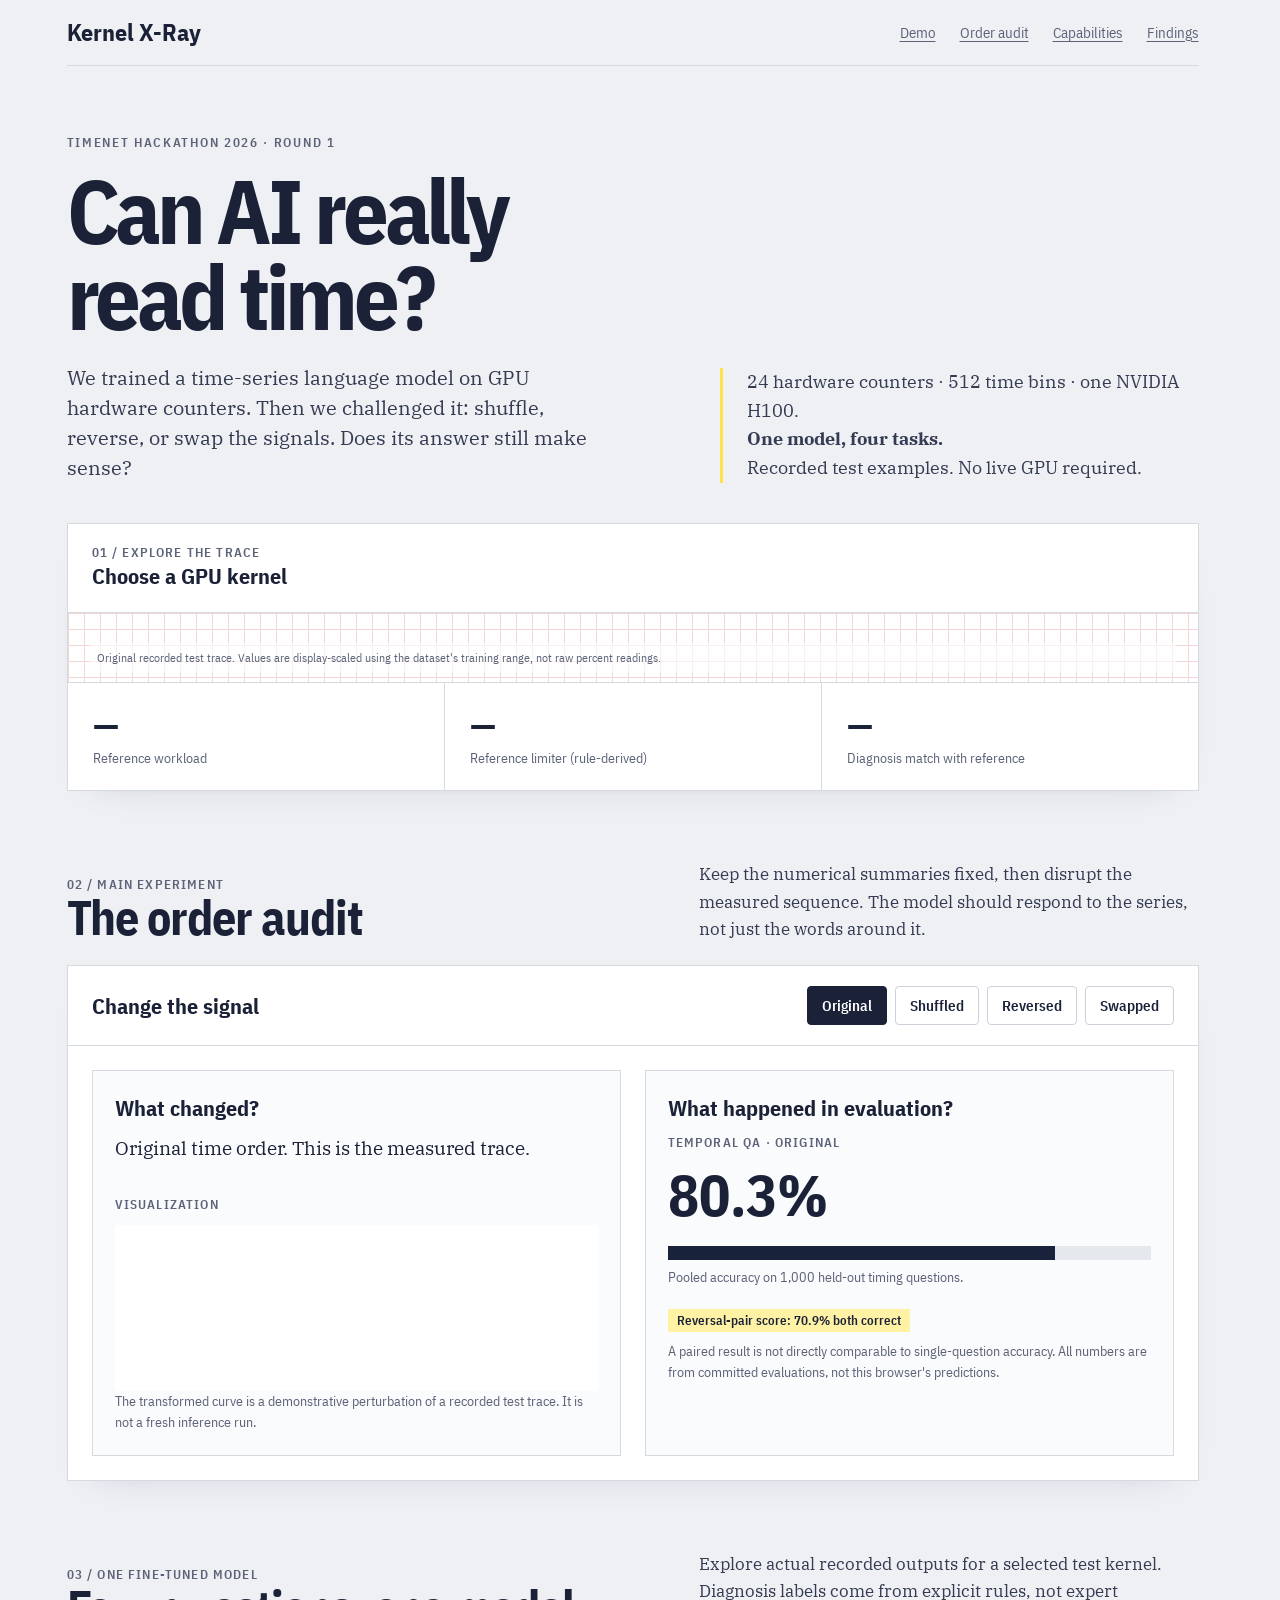
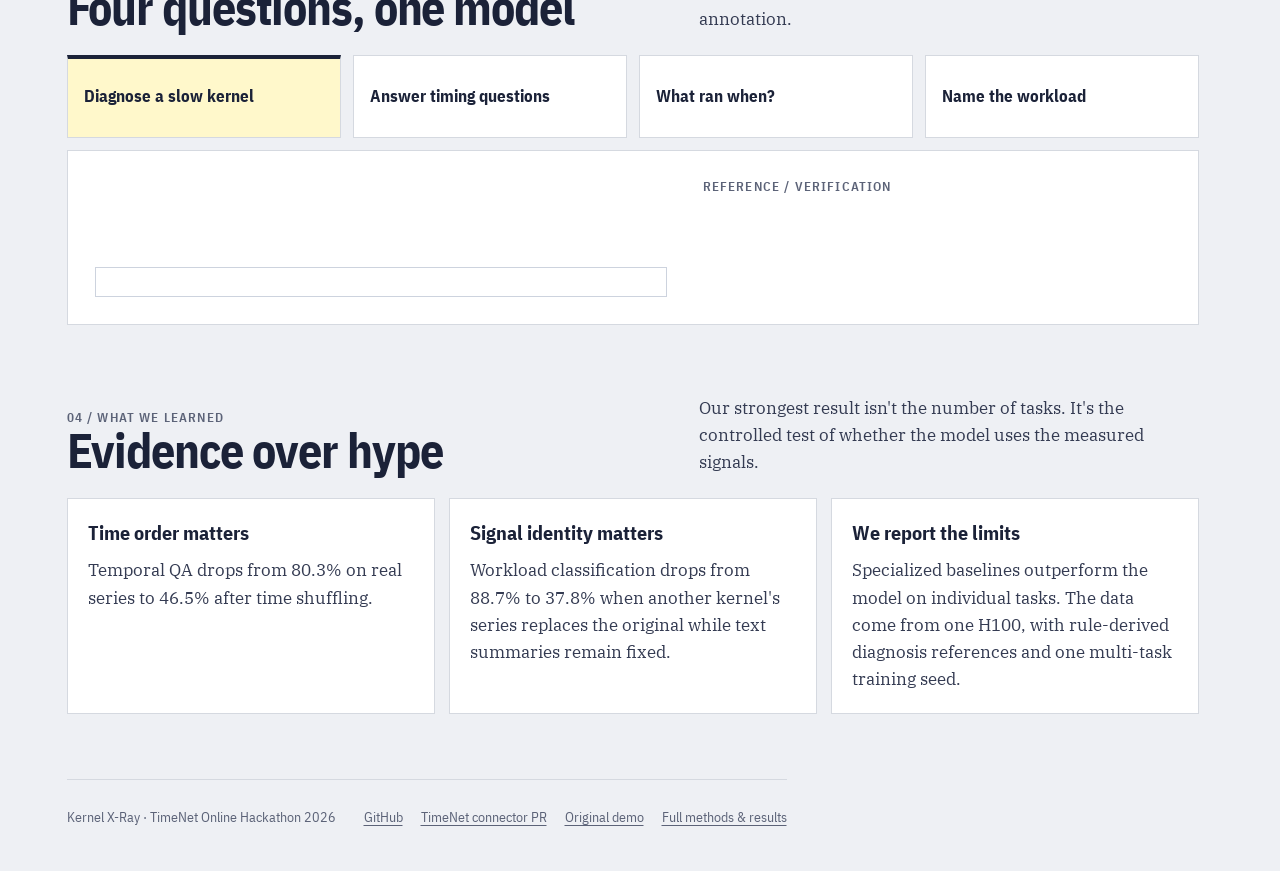
==== site-v2/index.html @ af49810a "Add isolated hackathon demo v2 centered on order-audit interactions" ====
<!doctype html>
<html lang="en"><head><meta charset="utf-8"><meta name="viewport" content="width=device-width,initial-scale=1">
<title>Kernel X-Ray | Order Audit Demo</title>
<meta name="description" content="A hands-on order audit of a time-series language model on GPU hardware counters.">
<link rel="stylesheet" href="../site/kx.css">
<link rel="preconnect" href="https://fonts.googleapis.com"><link rel="preconnect" href="https://fonts.gstatic.com" crossorigin>
<link href="https://fonts.googleapis.com/css2?family=IBM+Plex+Sans+Condensed:wght@400;500;600;700&family=IBM+Plex+Serif:wght@400;500;600&family=IBM+Plex+Mono:wght@400;500&display=swap" rel="stylesheet">
<style>
:root{--yellow:#ffe14a}html{scroll-behavior:smooth}body{background:#eef0f4}button{cursor:pointer}
.container{max-width:1180px;margin:auto;padding:0 24px}
header{height:66px;display:flex;align-items:center;justify-content:space-between;gap:20px;border-bottom:1px solid var(--line);font-family:var(--sans)}
.brand{font-size:24px;font-weight:700;text-decoration:none}nav{display:flex;gap:24px;color:var(--muted);font-size:15px}
.hero{padding:68px 0 40px;display:grid;grid-template-columns:1.12fr .88fr;gap:45px;align-items:end}
.eyebrow{font:600 13px var(--sans);letter-spacing:.13em;text-transform:uppercase;color:var(--muted)}
h1{font:700 clamp(52px,7vw,92px)/.96 var(--sans);letter-spacing:-.048em;margin:17px 0 23px;max-width:720px}
h2{font:650 clamp(32px,4vw,48px)/1.04 var(--sans);letter-spacing:-.022em}
.subtitle{font:20px/1.5 var(--serif);max-width:520px;color:var(--body)}
.heroaside{border-left:3px solid var(--yellow);padding-left:24px;font:18px/1.6 var(--serif);color:var(--body)}
.kicker{font:600 13px var(--sans);color:var(--muted);letter-spacing:.09em;text-transform:uppercase}
.sheetv{background:white;border:1px solid var(--line);box-shadow:0 16px 36px -30px #19233c40}
.barhead{padding:20px 24px;display:flex;gap:16px;align-items:center;justify-content:space-between;border-bottom:1px solid var(--line);flex-wrap:wrap}
.barhead strong{font:650 22px var(--sans)}.helper{font:14px var(--sans);color:var(--muted)}
.controlrow{display:flex;flex-wrap:wrap;gap:8px}
.pill{font:600 15px var(--sans);padding:9px 14px;border:1px solid #cbd0d9;background:white;border-radius:4px}
.pill[aria-pressed=true]{background:#1b2238;border-color:#1b2238;color:white}
.traced{padding:20px 22px 10px;background-color:#fff;background-image:linear-gradient(#f3d7d5 1px,transparent 1px),linear-gradient(90deg,#f3d7d5 1px,transparent 1px);background-size:16px 16px}
.traces{display:grid;grid-template-columns:repeat(4,minmax(0,1fr));gap:8px;min-width:0}
.trace{min-width:0;padding:8px 10px 4px;background:#ffffffb8;border:1px solid #e5d9d8}
.trace label{display:block;font:600 12px var(--sans);white-space:nowrap;overflow:hidden;text-overflow:ellipsis}
.trace canvas{display:block;width:100%;height:62px}
.tracenote{margin-top:10px;font:12px var(--sans);color:var(--muted);background:#fff9;padding:7px}
.stats{display:grid;grid-template-columns:repeat(3,1fr);gap:1px;background:var(--line);border-top:1px solid var(--line)}
.stat{background:white;padding:23px 25px}.stat big{display:block;font:700 37px/.98 var(--sans);letter-spacing:-.03em}.stat span{font:14px var(--sans);color:var(--muted);display:block;margin-top:7px}
.section{padding:70px 0 0}.sectiontop{display:flex;justify-content:space-between;gap:30px;align-items:end;margin-bottom:22px}.sectiontop p{max-width:500px;color:var(--body)}
.audit{display:grid;grid-template-columns:1fr 1fr;gap:24px;padding:24px}
.audit h3{font:650 22px var(--sans);margin:0 0 12px}.subbox{border:1px solid var(--line);padding:22px;background:#fafbfc}
.metric{font:700 58px/1 var(--sans);margin:15px 0 9px}.note{font:14px/1.5 var(--sans);color:var(--muted)}
.compare{height:14px;background:#e5e8ed;margin:22px 0 7px;overflow:hidden}.fill{height:100%;background:#19223b;transition:width .2s}
.question{font:600 16px var(--sans);margin:10px 0}.answer{font:19px/1.48 var(--serif);min-height:62px}
.pairflag{display:inline-block;background:#fff2a5;padding:3px 9px;font:600 13px var(--sans)}
.cards{display:grid;grid-template-columns:repeat(4,1fr);gap:12px}.taskcard{border:1px solid var(--line);background:white;text-align:left;padding:16px;font:650 17px var(--sans);min-height:83px}.taskcard[aria-pressed=true]{border-top:4px solid #1b2238;padding-top:13px;background:#fff8cb}
.taskbody{background:white;border:1px solid var(--line);padding:27px;margin-top:12px;display:grid;grid-template-columns:1.1fr .9fr;gap:36px}.taskbody h3{font:700 26px var(--sans);margin:0 0 12px}
.timeline{height:30px;display:flex;overflow:hidden;border:1px solid #cdd3de;margin-top:15px}.timeline span{font:12px var(--sans);min-width:0;overflow:hidden;white-space:nowrap;text-align:center;padding-top:5px}.timeline .idle{background:#edf0f3}.timeline .active{background:#ffe14a}.timeline .unknown{background:#dfd4e5}
.takeaway{display:grid;grid-template-columns:repeat(3,1fr);gap:14px}.takeaway article{background:white;border:1px solid var(--line);padding:20px}.takeaway strong{font:650 20px var(--sans)}.takeaway p{margin-top:9px;color:var(--body)}
footer{margin-top:65px;border-top:1px solid var(--line);padding:28px 0 45px;display:flex;justify-content:space-between;gap:20px;flex-wrap:wrap;font:14px var(--sans);color:var(--muted)}
.links{display:flex;gap:18px;flex-wrap:wrap}a{color:inherit}
@media(max-width:850px){.hero,.audit,.taskbody{grid-template-columns:1fr}.traces{grid-template-columns:repeat(3,minmax(0,1fr))}.cards{grid-template-columns:repeat(2,1fr)}.takeaway{grid-template-columns:1fr}.hero{padding-top:38px}}
@media(max-width:560px){.container{padding:0 14px}header{height:auto;min-height:64px}nav{gap:10px}.heroaside{font-size:16px}.traces{grid-template-columns:repeat(2,minmax(0,1fr))}.stats{grid-template-columns:1fr}.section{padding-top:45px}.sectiontop{display:block}.sectiontop p{margin-top:10px}.barhead{padding:16px}.audit{padding:14px}.metric{font-size:46px}.stat{padding:16px}}
</style></head>
<body>
<div class="container"><header>
<a class="brand" href="#top">Kernel X-Ray</a>
<nav aria-label="Main navigation"><a href="#demo">Demo</a><a href="#audit">Order audit</a><a href="#capabilities">Capabilities</a><a href="#results">Findings</a></nav>
</header>
<section class="hero" id="top"><div><div class="eyebrow">TimeNet Hackathon 2026 · Round 1</div><h1>Can AI really<br>read time?</h1><p class="subtitle">We trained a time-series language model on GPU hardware counters. Then we challenged it: shuffle, reverse, or swap the signals. Does its answer still make sense?</p></div>
<div class="heroaside">24 hardware counters · 512 time bins · one NVIDIA H100.<br><strong>One model, four tasks.</strong><br>Recorded test examples. No live GPU required.</div>
</section>
<section class="sheetv" id="demo">
<div class="barhead"><div><div class="kicker">01 / Explore the trace</div><strong>Choose a GPU kernel</strong></div><div class="controlrow" id="kernels"></div></div>
<div class="traced"><div class="traces" id="traces" aria-label="GPU hardware-counter traces"></div><p class="tracenote">Original recorded test trace. Values are display-scaled using the dataset's training range, not raw percent readings.</p></div>
<div class="stats"><div class="stat"><big id="type">—</big><span>Reference workload</span></div><div class="stat"><big id="limiter">—</big><span>Reference limiter (rule-derived)</span></div><div class="stat"><big id="agreement">—</big><span>Diagnosis match with reference</span></div></div>
</section>
<section class="section" id="audit"><div class="sectiontop"><div><div class="kicker">02 / Main experiment</div><h2>The order audit</h2></div><p>Keep the numerical summaries fixed, then disrupt the measured sequence. The model should respond to the series, not just the words around it.</p></div>
<div class="sheetv"><div class="barhead"><strong>Change the signal</strong><div class="controlrow" id="conditions"></div></div>
<div class="audit">
<div class="subbox"><h3>What changed?</h3><p id="condition-desc" class="answer"></p><div class="kicker">Visualization</div><canvas id="auditplot" width="500" height="172" style="display:block;width:100%;max-height:175px;background:#fff;margin-top:12px"></canvas><p class="note">The transformed curve is a demonstrative perturbation of a recorded test trace. It is not a fresh inference run.</p></div>
<div class="subbox"><h3>What happened in evaluation?</h3><div class="kicker" id="metric-title">Temporal QA, real</div><div class="metric" id="metric">80.3%</div><div class="compare"><div class="fill" id="metricbar" style="width:80.3%"></div></div><p class="note" id="metric-desc">Pooled accuracy on 1,000 temporal questions in the held-out grouped test set.</p><p style="margin-top:18px"><span class="pairflag">Reversal-pair score: 70.9% both correct</span></p><p class="note" style="margin-top:8px">A paired result is not directly comparable to single-question accuracy. All numbers are from committed evaluations, not this browser's predictions.</p></div>
</div></div></section>
<section class="section" id="capabilities"><div class="sectiontop"><div><div class="kicker">03 / One fine-tuned model</div><h2>Four questions, one model</h2></div><p>Explore actual recorded outputs for a selected test kernel. Diagnosis labels come from explicit rules, not expert annotation.</p></div>
<div class="cards" id="tasks"></div>
<div class="taskbody"><div><h3 id="tasktitle"></h3><p class="question" id="taskquestion"></p><div class="answer" id="taskanswer"></div><div class="timeline" id="timeline" hidden></div></div><div><div class="kicker">Reference / verification</div><p style="margin-top:15px" id="taskreference"></p><p class="note" id="taskcaveat" style="margin-top:15px"></p></div></div></section>
<section class="section" id="results"><div class="sectiontop"><div><div class="kicker">04 / What we learned</div><h2>Evidence over hype</h2></div><p>Our strongest result isn't the number of tasks. It's the controlled test of whether the model uses the measured signals.</p></div>
<div class="takeaway"><article><strong>Time order matters</strong><p>Temporal QA drops from 80.3% on real series to 46.5% after time shuffling.</p></article><article><strong>Signal identity matters</strong><p>Workload classification drops from 88.7% to 37.8% when another kernel's series replaces the original while text summaries remain fixed.</p></article><article><strong>We report the limits</strong><p>Specialized baselines outperform the model on individual tasks. The data come from one H100, with rule-derived diagnosis references and one multi-task training seed.</p></article></div>
</section>
<footer><span>Kernel X-Ray · TimeNet Online Hackathon 2026</span><div class="links"><a href="https://github.com/Nawaf-TBE/kernel-xray">GitHub</a><a href="https://github.com/OpenTSLM/TimeNet/pull/835">TimeNet connector PR</a><a href="../site/index.html">Original demo</a><a href="../README.md">Full methods & results</a></div></footer>
</div>
<script src="../site/demo-data.js"></script>
<script>
(function(){
"use strict";
const KX=window.KX, channels=KX&&KX.channels, kernels=KX&&KX.kernels;
if(!kernels||!kernels.length){document.getElementById("traces").textContent="Demo data unavailable. Open this file inside the Kernel X-Ray repository alongside the site/ folder.";return;}
let selected=0,condition="Original",task="Diagnosis",raw=null;
const $=id=>document.getElementById(id);
const nice=c=>c.replace(/ \[Throughput %\]/g,"").replace(/^pipe: /,"").replace(/^stall: /,"").replace(/_/g," ");
const clip=s=>String(s||"").slice(0,1600);
function decode(k){const s=atob(k.heat),d=new Uint8Array(s.length);for(let i=0;i<s.length;i++)d[i]=s.charCodeAt(i);return d;}
function channelData(a,j){return a.slice(j*256,(j+1)*256);}
function plot(c,v){const dpr=window.devicePixelRatio||1,w=c.clientWidth||160,h=c.clientHeight||62;c.width=Math.max(10,Math.round(w*dpr));c.height=Math.max(10,Math.round(h*dpr));const ctx=c.getContext("2d");ctx.scale(dpr,dpr);ctx.clearRect(0,0,w,h);ctx.strokeStyle="#1b2238";ctx.lineWidth=1.7;ctx.beginPath();v.forEach((a,i)=>{let x=i/(v.length-1)*w,y=h-6-(a/255)*(h-13);i?ctx.lineTo(x,y):ctx.moveTo(x,y)});ctx.stroke();}
function renderTraces(){const el=$("traces");el.replaceChildren();for(let j=0;j<24;j++){const div=document.createElement("div");div.className="trace";const lab=document.createElement("label");lab.textContent=nice(channels[j]);lab.title=channels[j];const canvas=document.createElement("canvas");div.append(lab,canvas);el.append(div);plot(canvas,channelData(raw,j));}}
function renderKernelButtons(){const host=$("kernels");host.replaceChildren();kernels.forEach((k,i)=>{const b=document.createElement("button");b.className="pill";b.textContent=k.name;b.setAttribute("aria-pressed",String(i===selected));b.onclick=()=>{selected=i;renderKernel();};host.append(b)});}
function renderKernel(){const k=kernels[selected];raw=decode(k);$("type").textContent=k.workload;$("limiter").textContent=k.limiter;$("agreement").textContent=k.model&&k.model.diag_ok?"Agrees":"Differs";renderKernelButtons();renderTraces();renderAudit();renderTask();}
const vals={Original:["Original time order. This is the measured trace.","Temporal QA · original",80.3,"Pooled accuracy on 1,000 held-out timing questions."],Shuffled:["The exact same values, with time bins placed in a fixed shuffled order.","Temporal QA · time-shuffled",46.5,"Pooled accuracy on the same evaluation task with reference answers recomputed for shuffled input."],Reversed:["The same values in reverse chronological order.","Trend reversal · paired",70.9,"Both-correct accuracy on reversal-sensitive original/reversed trend pairs; not ordinary pooled accuracy."],Swapped:["Counters from another test kernel replace the series, while the original text summaries remain unchanged.","Workload · swapped",37.8,"Accuracy on donor-series classification controls; compare against 88.7% on original series."]};
function drawAudit(v){const canvas=$("auditplot");const j=3;let seq=Array.from(channelData(raw,j));if(condition==="Reversed")seq.reverse();if(condition==="Shuffled"){const perm=Array.from({length:256},(_,i)=>i);let state=1;for(let i=255;i>0;i--){state=(state*1664525+1013904223)>>>0;const x=state%(i+1);[perm[i],perm[x]]=[perm[x],perm[i]];}seq=perm.map(i=>seq[i]);}if(condition==="Swapped"){let donor=kernels.find((k,i)=>i!==selected&&k.workload!==kernels[selected].workload);if(!donor)donor=kernels[(selected+1)%kernels.length];seq=Array.from(channelData(decode(donor),j));}plot(canvas,seq);}
function renderAudit(){const x=vals[condition];$("condition-desc").textContent=x[0];$("metric-title").textContent=x[1];$("metric").textContent=x[2].toFixed(1)+"%";$("metricbar").style.width=x[2]+"%";$("metric-desc").textContent=x[3];document.querySelectorAll("#conditions button").forEach(b=>b.setAttribute("aria-pressed",String(b.textContent===condition)));drawAudit();}
function renderConditions(){const host=$("conditions");["Original","Shuffled","Reversed","Swapped"].forEach(x=>{const b=document.createElement("button");b.className="pill";b.textContent=x;b.onclick=()=>{condition=x;renderAudit()};host.append(b)});renderAudit();}
const titles={Diagnosis:"Diagnose a slow kernel",Temporal:"Answer timing questions",Segmentation:"What ran when?",Classification:"Name the workload"};
function renderTasks(){const host=$("tasks");Object.keys(titles).forEach(t=>{const b=document.createElement("button");b.className="taskcard";b.textContent=titles[t];b.setAttribute("aria-pressed",String(t===task));b.onclick=()=>{task=t;renderTask()};host.append(b)});}
function timeline(k){const host=$("timeline");host.replaceChildren();if(task!=="Segmentation"){host.hidden=true;return;}host.hidden=false;const steps=k.timeline.split(";").map(x=>{let [start,...s]=x.trim().split(" ");return {start:Number(start),label:s.join(" ")}});steps.forEach((x,i)=>{const end=i+1<steps.length?steps[i+1].start:512;const e=document.createElement("span");e.style.width=((end-x.start)/512*100)+"%";e.className=x.label==="idle"?"idle":x.label==="unlabeled"?"unknown":"active";e.textContent=x.label;e.title="Bins "+x.start+"–"+(end-1)+": "+x.label;host.append(e)});}
function renderTask(){const k=kernels[selected],m=k.model||{};$("tasktitle").textContent=titles[task];document.querySelectorAll("#tasks button").forEach(b=>b.setAttribute("aria-pressed",String(b.textContent===titles[task])));let q="",a="",ref="",caveat="";
if(task==="Diagnosis"){q="What limits this kernel, and what should we try?";a=m.diagnosis||"Not recorded";ref="Rule-derived reference limiter: "+k.limiter+". "+(m.diag_ok?"The model agrees.":"The model differs.");caveat="These rule-derived labels are not expert-confirmed causal diagnoses.";}
if(task==="Temporal"){q=k.timing&&k.timing.q||"Timing question";a=m.timing||"Not recorded";ref="Recorded reference answer: "+(k.timing&&k.timing.a||"Unavailable");caveat="This is the original-trace response; altered-input results are summarized in the audit above.";}
if(task==="Segmentation"){q="What ran when?";a="See the annotated workload timeline below.";ref="Shown timeline is the reference annotation, not a generated model prediction.";caveat="Aggregate model timeline score: 89.7% of bins correct. Per-kernel generated timeline is not bundled in these demo records.";}
if(task==="Classification"){q="Which workload type dominates this trace?";a=m.workload||"Not recorded";ref="Reference: "+k.workload+". "+(m.workload_ok?"The model agrees.":"The model differs.");caveat="Across the grouped test split: 88.7% plain accuracy; 74.7% balanced accuracy.";}
$("taskquestion").textContent=q;$("taskanswer").textContent=clip(a);$("taskreference").textContent=ref;$("taskcaveat").textContent=caveat;timeline(k);}
window.addEventListener("resize",()=>{if(raw){renderTraces();drawAudit();}});
renderTasks();renderConditions();renderKernel();
})();
</script></body></html>
---- site/kx.css ----
/* Kernel X-Ray shared styles: tokens, page frame, grid paper and the results dot plots.
   Used by index.html. Light only: navy ink on white chart paper. */
:root {
  --desk: #EDEFF2; --paper: #FFFFFF; --ink: #1B2238; --body: #343B52; --muted: #5C6378; --line: #D5D9E0;
  --minor: #F6D6D4; --major: #EBAFAC; --marker: #FFE14A; --right: #2C6B3C; --wrong: #B3261E;
  --sans: "IBM Plex Sans Condensed", "Arial Narrow", sans-serif;
  --serif: "IBM Plex Serif", Georgia, serif;
  color-scheme: light;
}
* { box-sizing: border-box; }
html { scrollbar-gutter: stable; }
body { margin: 0; background: var(--desk); color: var(--ink); font-family: var(--serif); font-size: 17px; line-height: 1.6; }
h1, h2, h3, p, dl, dd, figure, ul { margin: 0; }
button { font: inherit; color: inherit; }
a { color: inherit; text-underline-offset: 3px; }
:focus-visible { outline: 2px solid var(--ink); outline-offset: 2px; }
.wrap { max-width: 1240px; margin: 0 auto; padding: 0 max(16px, env(safe-area-inset-left)); }

/* Top line */
.top { display: flex; justify-content: space-between; align-items: center; gap: 8px 16px; min-height: 64px; padding-block: 12px; font-family: var(--sans); flex-wrap: wrap; }
.mark { font-weight: 700; font-size: 1.25rem; letter-spacing: -0.01em; text-decoration: none; }
.top nav { display: flex; gap: 6px 20px; font-size: 0.95rem; color: var(--muted); flex-wrap: wrap; }
.top nav a[aria-current="page"] { color: var(--ink); text-decoration: none; font-weight: 600; }
.top nav .event { padding-left: 20px; border-left: 1px solid var(--line); }
.check { margin-top: 22px; max-width: 760px; }
@media (max-width: 640px) { .top nav .event { display: none; } }

/* Chart paper */
.paper {
  background-color: var(--paper);
  background-image:
    linear-gradient(var(--major) 1px, transparent 1px), linear-gradient(90deg, var(--major) 1px, transparent 1px),
    linear-gradient(var(--minor) 1px, transparent 1px), linear-gradient(90deg, var(--minor) 1px, transparent 1px);
  background-size: 40px 40px, 40px 40px, 8px 8px, 8px 8px;
  background-position: -1px -1px;
}

/* Section headings shared by both pages */
.sec-h { font-family: var(--sans); font-weight: 600; font-size: clamp(1.7rem, 3.4vw, 2.3rem); line-height: 1.08; letter-spacing: -0.015em; max-width: 32ch; }
.lede { max-width: 64ch; color: var(--body); margin-top: 10px; }

/* Results: dot plots on the same grid paper */
.results { padding-block: 64px 24px; display: grid; gap: 28px; }
.plots { display: grid; grid-template-columns: repeat(2, minmax(0, 1fr)); gap: 36px 56px; }
.plot { display: grid; gap: 6px; align-content: start; }
.plot figcaption { font-family: var(--sans); font-size: 1.05rem; font-weight: 600; margin-bottom: 4px; }
.plot figcaption span { font-weight: 400; color: var(--muted); }
.prow { display: grid; grid-template-columns: 12.5rem minmax(0, 1fr); gap: 14px; align-items: center; font-family: var(--sans); font-size: 0.95rem; color: var(--body); }
.prow.ours { color: var(--ink); font-weight: 600; }
.track { position: relative; height: 26px; }
.track::before { content: ""; position: absolute; left: 0; right: 0; top: 50%; height: 1px; background: var(--minor); }
.dot { position: absolute; top: 50%; width: 11px; height: 11px; margin: -5.5px 0 0 -5.5px; border-radius: 50%; background: var(--paper); border: 2px solid var(--muted); }
.ours .dot { background: var(--ink); border-color: var(--ink); width: 13px; height: 13px; margin: -6.5px 0 0 -6.5px; }
.ours .dot.open { background: var(--paper); }
.ours .dot.hl { box-shadow: 0 0 0 5px var(--marker); }
.val { position: absolute; top: 50%; transform: translate(10px, -50%); font-size: 0.85rem; font-weight: 500; font-variant-numeric: tabular-nums; white-space: nowrap; }
.val.left { transform: translate(calc(-100% - 10px), -50%); }
.bar { position: absolute; top: 50%; height: 2px; margin-top: -1px; background: var(--ink); }
.pair .track { height: 42px; }
.pair .track::before, .pair .bar, .pair .dot { top: 34%; }
.val.under { top: 58%; transform: translateX(-50%); font-size: 0.8rem; }
.gridbg { position: absolute; inset: 0; pointer-events: none; }
.gridbg i { position: absolute; top: 0; bottom: 0; width: 1px; background: var(--major); opacity: .55; }
.axis { display: grid; grid-template-columns: 12.5rem minmax(0, 1fr); gap: 14px; font-family: var(--sans); font-size: 0.8rem; color: var(--muted); }
.axis .ticks { position: relative; height: 18px; }
.axis .ticks span { position: absolute; transform: translateX(-50%); }
.plot .cap { font-size: 0.9rem; color: var(--muted); max-width: 54ch; margin-top: 4px; }
.limits { border-top: 1px solid var(--line); padding-top: 18px; display: grid; grid-template-columns: repeat(2, minmax(0, 1fr)); gap: 10px 56px; font-size: 0.93rem; color: var(--body); }

/* Comparison table */
.cmp { width: 100%; border-collapse: collapse; background: var(--paper); border: 1px solid var(--line); font-family: var(--sans); }
.cmp th, .cmp td { text-align: left; vertical-align: top; padding: 10px 14px; border-top: 1px solid var(--minor); }
.cmp thead th { font-weight: 500; font-size: 0.86rem; color: var(--muted); border-top: 0; border-bottom: 1px solid var(--major); line-height: 1.3; }
.cmp tbody th { font-weight: 600; font-size: 0.98rem; line-height: 1.3; }
.cmp span { display: block; font-weight: 400; font-size: 0.82rem; color: var(--muted); line-height: 1.3; margin-top: 2px; }
.cmp td.n { font-size: 1.05rem; font-variant-numeric: tabular-nums; }
.cmp .us { background: color-mix(in srgb, var(--marker) 45%, var(--paper)); }
.cmp thead .us { color: var(--ink); font-weight: 600; }
@media (max-width: 640px) { .cmp th, .cmp td { padding: 8px 8px; } .cmp td span { display: none; } }

footer { padding-block: 28px 48px; font-family: var(--sans); font-size: 0.88rem; color: var(--muted); max-width: 90ch; }

@media (max-width: 900px) { .plots, .limits { grid-template-columns: minmax(0, 1fr); } }
@media (max-width: 520px) { .prow, .axis { grid-template-columns: 8.5rem minmax(0, 1fr); } }
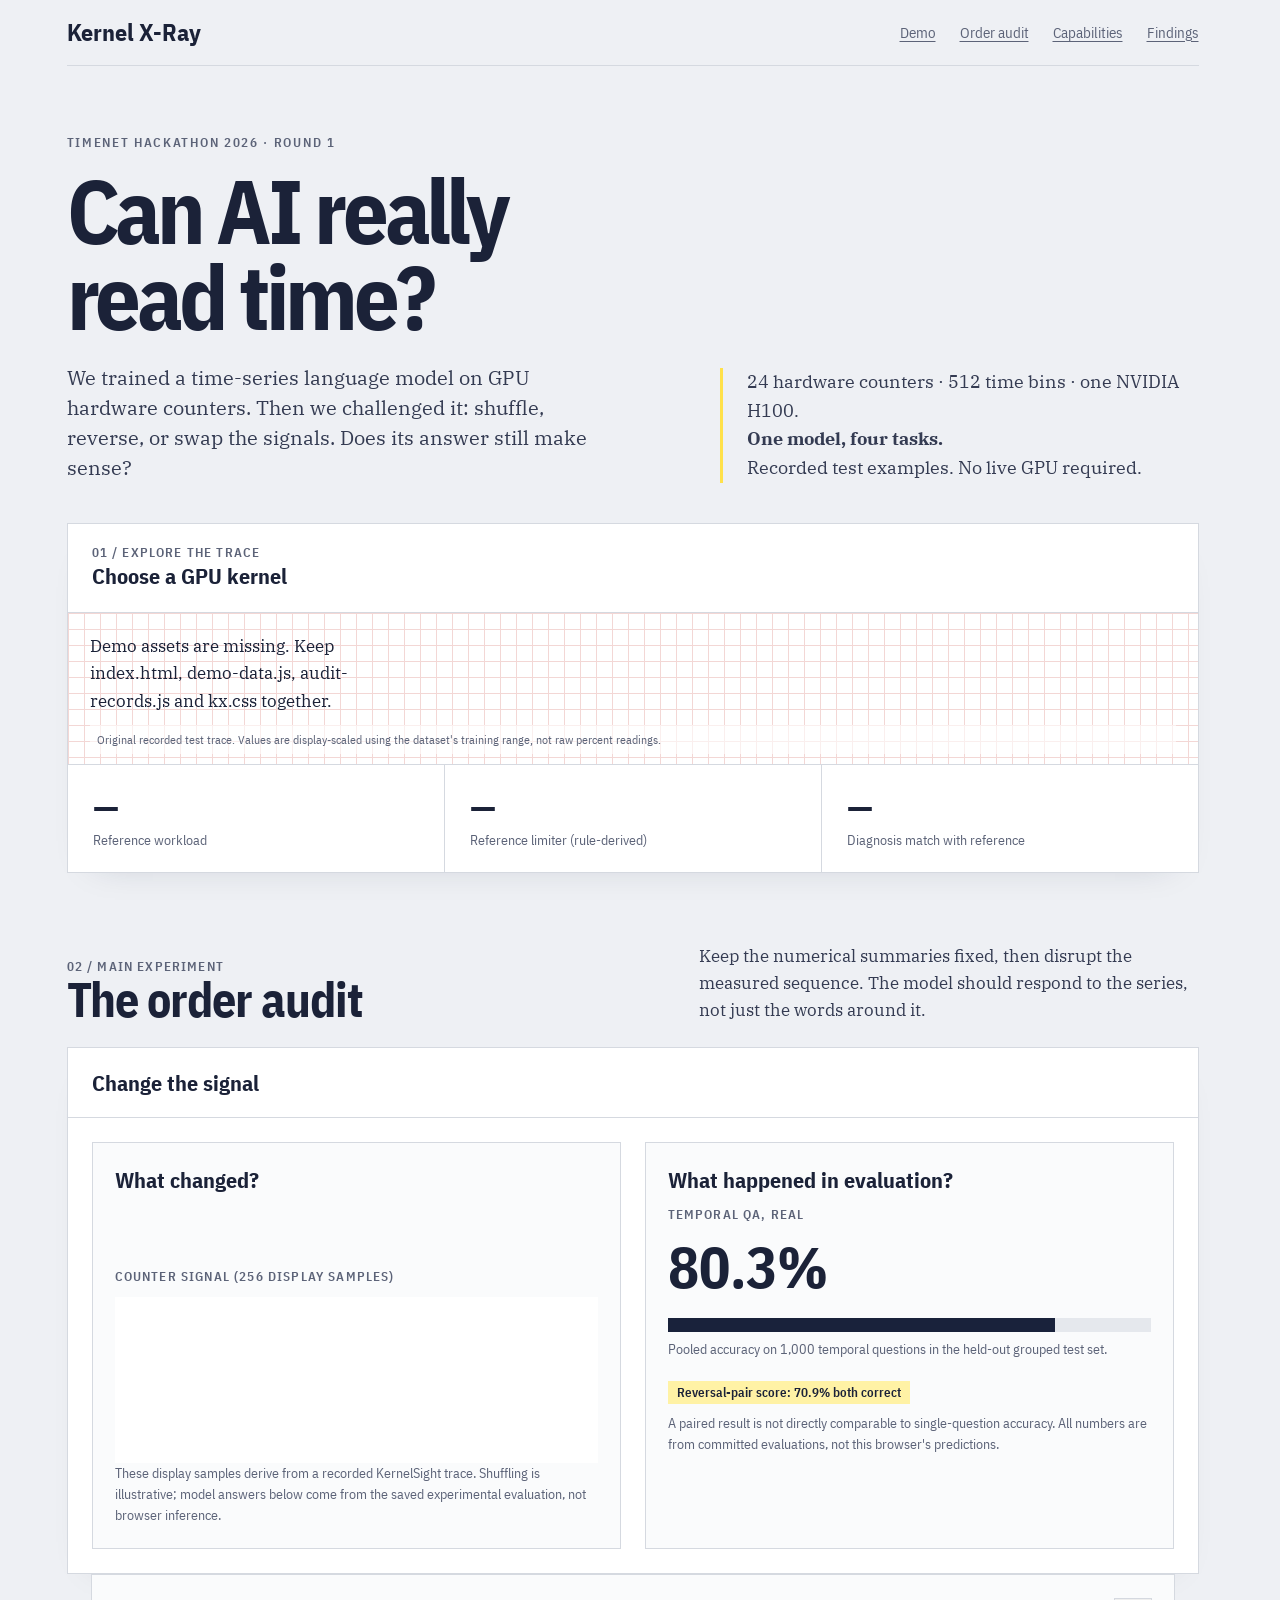
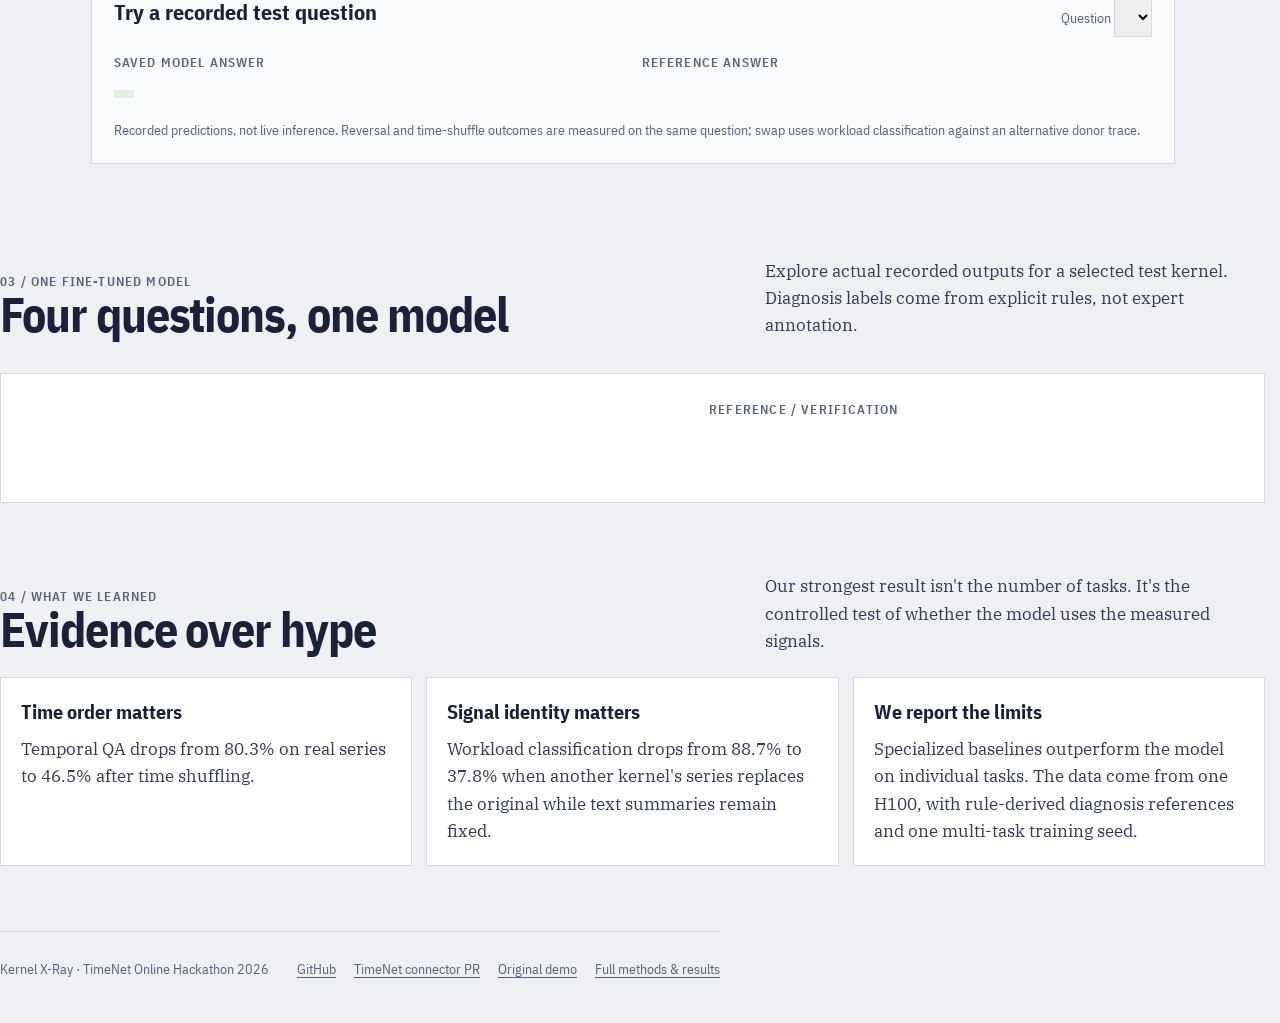
==== commit fec35c6d: "Repair blank demo charts and show genuine per-condition audit predictions" ====
--- a/site-v2/index.html
+++ b/site-v2/index.html
@@ -2,7 +2,7 @@
 <html lang="en"><head><meta charset="utf-8"><meta name="viewport" content="width=device-width,initial-scale=1">
 <title>Kernel X-Ray | Order Audit Demo</title>
 <meta name="description" content="A hands-on order audit of a time-series language model on GPU hardware counters.">
-<link rel="stylesheet" href="../site/kx.css">
+<link rel="stylesheet" href="kx.css">
 <link rel="preconnect" href="https://fonts.googleapis.com"><link rel="preconnect" href="https://fonts.gstatic.com" crossorigin>
 <link href="https://fonts.googleapis.com/css2?family=IBM+Plex+Sans+Condensed:wght@400;500;600;700&family=IBM+Plex+Serif:wght@400;500;600&family=IBM+Plex+Mono:wght@400;500&display=swap" rel="stylesheet">
 <style>
@@ -46,6 +46,7 @@
 .links{display:flex;gap:18px;flex-wrap:wrap}a{color:inherit}
 @media(max-width:850px){.hero,.audit,.taskbody{grid-template-columns:1fr}.traces{grid-template-columns:repeat(3,minmax(0,1fr))}.cards{grid-template-columns:repeat(2,1fr)}.takeaway{grid-template-columns:1fr}.hero{padding-top:38px}}
 @media(max-width:560px){.container{padding:0 14px}header{height:auto;min-height:64px}nav{gap:10px}.heroaside{font-size:16px}.traces{grid-template-columns:repeat(2,minmax(0,1fr))}.stats{grid-template-columns:1fr}.section{padding-top:45px}.sectiontop{display:block}.sectiontop p{margin-top:10px}.barhead{padding:16px}.audit{padding:14px}.metric{font-size:46px}.stat{padding:16px}}
+.prediction-grid{display:grid;grid-template-columns:1fr 1fr;gap:18px}.resultpill{font:600 13px var(--sans);padding:4px 10px;background:#e1f2e5;color:#256038;display:inline-block}.resultpill.bad{background:#fde5e3;color:#a3221a}.tlrow{margin:11px 0}.tlrow .tlname{font:600 13px var(--sans);margin-bottom:5px}.tlbars{height:28px;display:flex;overflow:hidden;border:1px solid #cdd3de}.tlbars span{overflow:hidden;text-align:center;white-space:nowrap;font:11px var(--sans);padding-top:4px}.tlbars .idle{background:#e5e9ee}.tlbars .active{background:#ffdf58}.tlbars .unknown{background:#dccde9}@media(max-width:650px){.prediction-grid{grid-template-columns:1fr}} 
 </style></head>
 <body>
 <div class="container"><header>
@@ -63,47 +64,211 @@
 <section class="section" id="audit"><div class="sectiontop"><div><div class="kicker">02 / Main experiment</div><h2>The order audit</h2></div><p>Keep the numerical summaries fixed, then disrupt the measured sequence. The model should respond to the series, not just the words around it.</p></div>
 <div class="sheetv"><div class="barhead"><strong>Change the signal</strong><div class="controlrow" id="conditions"></div></div>
 <div class="audit">
-<div class="subbox"><h3>What changed?</h3><p id="condition-desc" class="answer"></p><div class="kicker">Visualization</div><canvas id="auditplot" width="500" height="172" style="display:block;width:100%;max-height:175px;background:#fff;margin-top:12px"></canvas><p class="note">The transformed curve is a demonstrative perturbation of a recorded test trace. It is not a fresh inference run.</p></div>
+<div class="subbox"><h3>What changed?</h3><p id="condition-desc" class="answer"></p><div class="kicker" id="audit-counter">Counter signal (256 display samples)</div><canvas id="auditplot" width="500" height="172" style="display:block;width:100%;max-height:175px;background:#fff;margin-top:12px"></canvas><p class="note">These display samples derive from a recorded KernelSight trace. Shuffling is illustrative; model answers below come from the saved experimental evaluation, not browser inference.</p></div>
 <div class="subbox"><h3>What happened in evaluation?</h3><div class="kicker" id="metric-title">Temporal QA, real</div><div class="metric" id="metric">80.3%</div><div class="compare"><div class="fill" id="metricbar" style="width:80.3%"></div></div><p class="note" id="metric-desc">Pooled accuracy on 1,000 temporal questions in the held-out grouped test set.</p><p style="margin-top:18px"><span class="pairflag">Reversal-pair score: 70.9% both correct</span></p><p class="note" style="margin-top:8px">A paired result is not directly comparable to single-question accuracy. All numbers are from committed evaluations, not this browser's predictions.</p></div>
-</div></div></section>
+</div></div>
+<div class="audit" style="padding-top:0"><div class="subbox" style="grid-column:1/-1">
+<div style="display:flex;align-items:center;justify-content:space-between;gap:12px;flex-wrap:wrap"><h3>Try a recorded test question</h3><label class="helper">Question <select id="auditquestion" style="font:15px var(--sans);padding:8px;border:1px solid var(--line);max-width:100%"></select></label></div>
+<p id="auditprompt" class="question" style="font-size:17px;line-height:1.45;margin:10px 0 16px"></p>
+<div class="prediction-grid"><div><div class="kicker">Saved model answer</div><strong id="modelanswer" style="font:700 26px var(--sans);display:block;margin:8px 0"></strong><span class="resultpill" id="answerstatus"></span></div>
+<div><div class="kicker">Reference answer</div><strong id="referenceanswer" style="font:700 26px var(--sans);display:block;margin:8px 0"></strong><p id="donornote" class="note"></p></div></div>
+<p class="note" style="margin-top:14px">Recorded predictions, not live inference. Reversal and time-shuffle outcomes are measured on the same question; swap uses workload classification against an alternative donor trace.</p>
+</div></div></div></section>
 <section class="section" id="capabilities"><div class="sectiontop"><div><div class="kicker">03 / One fine-tuned model</div><h2>Four questions, one model</h2></div><p>Explore actual recorded outputs for a selected test kernel. Diagnosis labels come from explicit rules, not expert annotation.</p></div>
 <div class="cards" id="tasks"></div>
-<div class="taskbody"><div><h3 id="tasktitle"></h3><p class="question" id="taskquestion"></p><div class="answer" id="taskanswer"></div><div class="timeline" id="timeline" hidden></div></div><div><div class="kicker">Reference / verification</div><p style="margin-top:15px" id="taskreference"></p><p class="note" id="taskcaveat" style="margin-top:15px"></p></div></div></section>
+<div class="taskbody"><div><h3 id="tasktitle"></h3><p class="question" id="taskquestion"></p><div class="answer" id="taskanswer"></div><div id="timeline" style="margin-top:14px" hidden></div></div><div><div class="kicker">Reference / verification</div><p style="margin-top:15px" id="taskreference"></p><p class="note" id="taskcaveat" style="margin-top:15px"></p></div></div></section>
 <section class="section" id="results"><div class="sectiontop"><div><div class="kicker">04 / What we learned</div><h2>Evidence over hype</h2></div><p>Our strongest result isn't the number of tasks. It's the controlled test of whether the model uses the measured signals.</p></div>
 <div class="takeaway"><article><strong>Time order matters</strong><p>Temporal QA drops from 80.3% on real series to 46.5% after time shuffling.</p></article><article><strong>Signal identity matters</strong><p>Workload classification drops from 88.7% to 37.8% when another kernel's series replaces the original while text summaries remain fixed.</p></article><article><strong>We report the limits</strong><p>Specialized baselines outperform the model on individual tasks. The data come from one H100, with rule-derived diagnosis references and one multi-task training seed.</p></article></div>
 </section>
 <footer><span>Kernel X-Ray · TimeNet Online Hackathon 2026</span><div class="links"><a href="https://github.com/Nawaf-TBE/kernel-xray">GitHub</a><a href="https://github.com/OpenTSLM/TimeNet/pull/835">TimeNet connector PR</a><a href="../site/index.html">Original demo</a><a href="../README.md">Full methods & results</a></div></footer>
 </div>
-<script src="../site/demo-data.js"></script>
+
+<script src="demo-data.js"></script><script src="audit-records.js"></script>
 <script>
-(function(){
+(function () {
 "use strict";
-const KX=window.KX, channels=KX&&KX.channels, kernels=KX&&KX.kernels;
-if(!kernels||!kernels.length){document.getElementById("traces").textContent="Demo data unavailable. Open this file inside the Kernel X-Ray repository alongside the site/ folder.";return;}
-let selected=0,condition="Original",task="Diagnosis",raw=null;
+const KX=window.KX, AUD=window.KX_AUDIT;
 const $=id=>document.getElementById(id);
-const nice=c=>c.replace(/ \[Throughput %\]/g,"").replace(/^pipe: /,"").replace(/^stall: /,"").replace(/_/g," ");
-const clip=s=>String(s||"").slice(0,1600);
-function decode(k){const s=atob(k.heat),d=new Uint8Array(s.length);for(let i=0;i<s.length;i++)d[i]=s.charCodeAt(i);return d;}
-function channelData(a,j){return a.slice(j*256,(j+1)*256);}
-function plot(c,v){const dpr=window.devicePixelRatio||1,w=c.clientWidth||160,h=c.clientHeight||62;c.width=Math.max(10,Math.round(w*dpr));c.height=Math.max(10,Math.round(h*dpr));const ctx=c.getContext("2d");ctx.scale(dpr,dpr);ctx.clearRect(0,0,w,h);ctx.strokeStyle="#1b2238";ctx.lineWidth=1.7;ctx.beginPath();v.forEach((a,i)=>{let x=i/(v.length-1)*w,y=h-6-(a/255)*(h-13);i?ctx.lineTo(x,y):ctx.moveTo(x,y)});ctx.stroke();}
-function renderTraces(){const el=$("traces");el.replaceChildren();for(let j=0;j<24;j++){const div=document.createElement("div");div.className="trace";const lab=document.createElement("label");lab.textContent=nice(channels[j]);lab.title=channels[j];const canvas=document.createElement("canvas");div.append(lab,canvas);el.append(div);plot(canvas,channelData(raw,j));}}
-function renderKernelButtons(){const host=$("kernels");host.replaceChildren();kernels.forEach((k,i)=>{const b=document.createElement("button");b.className="pill";b.textContent=k.name;b.setAttribute("aria-pressed",String(i===selected));b.onclick=()=>{selected=i;renderKernel();};host.append(b)});}
-function renderKernel(){const k=kernels[selected];raw=decode(k);$("type").textContent=k.workload;$("limiter").textContent=k.limiter;$("agreement").textContent=k.model&&k.model.diag_ok?"Agrees":"Differs";renderKernelButtons();renderTraces();renderAudit();renderTask();}
-const vals={Original:["Original time order. This is the measured trace.","Temporal QA · original",80.3,"Pooled accuracy on 1,000 held-out timing questions."],Shuffled:["The exact same values, with time bins placed in a fixed shuffled order.","Temporal QA · time-shuffled",46.5,"Pooled accuracy on the same evaluation task with reference answers recomputed for shuffled input."],Reversed:["The same values in reverse chronological order.","Trend reversal · paired",70.9,"Both-correct accuracy on reversal-sensitive original/reversed trend pairs; not ordinary pooled accuracy."],Swapped:["Counters from another test kernel replace the series, while the original text summaries remain unchanged.","Workload · swapped",37.8,"Accuracy on donor-series classification controls; compare against 88.7% on original series."]};
-function drawAudit(v){const canvas=$("auditplot");const j=3;let seq=Array.from(channelData(raw,j));if(condition==="Reversed")seq.reverse();if(condition==="Shuffled"){const perm=Array.from({length:256},(_,i)=>i);let state=1;for(let i=255;i>0;i--){state=(state*1664525+1013904223)>>>0;const x=state%(i+1);[perm[i],perm[x]]=[perm[x],perm[i]];}seq=perm.map(i=>seq[i]);}if(condition==="Swapped"){let donor=kernels.find((k,i)=>i!==selected&&k.workload!==kernels[selected].workload);if(!donor)donor=kernels[(selected+1)%kernels.length];seq=Array.from(channelData(decode(donor),j));}plot(canvas,seq);}
-function renderAudit(){const x=vals[condition];$("condition-desc").textContent=x[0];$("metric-title").textContent=x[1];$("metric").textContent=x[2].toFixed(1)+"%";$("metricbar").style.width=x[2]+"%";$("metric-desc").textContent=x[3];document.querySelectorAll("#conditions button").forEach(b=>b.setAttribute("aria-pressed",String(b.textContent===condition)));drawAudit();}
-function renderConditions(){const host=$("conditions");["Original","Shuffled","Reversed","Swapped"].forEach(x=>{const b=document.createElement("button");b.className="pill";b.textContent=x;b.onclick=()=>{condition=x;renderAudit()};host.append(b)});renderAudit();}
-const titles={Diagnosis:"Diagnose a slow kernel",Temporal:"Answer timing questions",Segmentation:"What ran when?",Classification:"Name the workload"};
-function renderTasks(){const host=$("tasks");Object.keys(titles).forEach(t=>{const b=document.createElement("button");b.className="taskcard";b.textContent=titles[t];b.setAttribute("aria-pressed",String(t===task));b.onclick=()=>{task=t;renderTask()};host.append(b)});}
-function timeline(k){const host=$("timeline");host.replaceChildren();if(task!=="Segmentation"){host.hidden=true;return;}host.hidden=false;const steps=k.timeline.split(";").map(x=>{let [start,...s]=x.trim().split(" ");return {start:Number(start),label:s.join(" ")}});steps.forEach((x,i)=>{const end=i+1<steps.length?steps[i+1].start:512;const e=document.createElement("span");e.style.width=((end-x.start)/512*100)+"%";e.className=x.label==="idle"?"idle":x.label==="unlabeled"?"unknown":"active";e.textContent=x.label;e.title="Bins "+x.start+"–"+(end-1)+": "+x.label;host.append(e)});}
-function renderTask(){const k=kernels[selected],m=k.model||{};$("tasktitle").textContent=titles[task];document.querySelectorAll("#tasks button").forEach(b=>b.setAttribute("aria-pressed",String(b.textContent===titles[task])));let q="",a="",ref="",caveat="";
-if(task==="Diagnosis"){q="What limits this kernel, and what should we try?";a=m.diagnosis||"Not recorded";ref="Rule-derived reference limiter: "+k.limiter+". "+(m.diag_ok?"The model agrees.":"The model differs.");caveat="These rule-derived labels are not expert-confirmed causal diagnoses.";}
-if(task==="Temporal"){q=k.timing&&k.timing.q||"Timing question";a=m.timing||"Not recorded";ref="Recorded reference answer: "+(k.timing&&k.timing.a||"Unavailable");caveat="This is the original-trace response; altered-input results are summarized in the audit above.";}
-if(task==="Segmentation"){q="What ran when?";a="See the annotated workload timeline below.";ref="Shown timeline is the reference annotation, not a generated model prediction.";caveat="Aggregate model timeline score: 89.7% of bins correct. Per-kernel generated timeline is not bundled in these demo records.";}
-if(task==="Classification"){q="Which workload type dominates this trace?";a=m.workload||"Not recorded";ref="Reference: "+k.workload+". "+(m.workload_ok?"The model agrees.":"The model differs.");caveat="Across the grouped test split: 88.7% plain accuracy; 74.7% balanced accuracy.";}
-$("taskquestion").textContent=q;$("taskanswer").textContent=clip(a);$("taskreference").textContent=ref;$("taskcaveat").textContent=caveat;timeline(k);}
+if(!KX || !AUD || !Array.isArray(KX.kernels) || !KX.kernels.length){
+  $("traces").textContent="Demo assets are missing. Keep index.html, demo-data.js, audit-records.js and kx.css together.";
+  return;
+}
+let selected=0, condition="Original", task="Diagnosis", raw, temporalIndex=0;
+const kernels=KX.kernels, ch=KX.channels;
+const nice=s=>String(s||"").replace(/ \[Throughput %\]/g,"").replace(/^pipe: /,"").replace(/^stall: /,"").replace(/_/g," ");
+const h=(tag,className,content)=>{let e=document.createElement(tag);if(className)e.className=className;if(content!==undefined)e.textContent=content;return e;};
+function decode(k){
+ const binary=atob(k.heat), d=new Uint8Array(binary.length);
+ for(let i=0;i<binary.length;i++)d[i]=binary.charCodeAt(i);
+ if(d.length!==ch.length*256)throw Error("Invalid bundled trace length");
+ return d;
+}
+function series(a,index){return a.slice(index*256,(index+1)*256);}
+function plot(canvas,values){
+ if(!canvas||!values)return;
+ const width=Math.max(100,canvas.getBoundingClientRect().width||250);
+ const height=Math.max(55,canvas.getBoundingClientRect().height||65);
+ const scale=Math.min(2,window.devicePixelRatio||1);
+ canvas.width=Math.round(width*scale);canvas.height=Math.round(height*scale);
+ const c=canvas.getContext("2d");if(!c)return;
+ c.setTransform(scale,0,0,scale,0,0);c.clearRect(0,0,width,height);
+ c.strokeStyle="#aab4c5";c.lineWidth=1;c.beginPath();c.moveTo(0,height-6);c.lineTo(width,height-6);c.stroke();
+ c.strokeStyle="#1b2238";c.lineWidth=1.7;c.lineJoin="round";c.beginPath();
+ for(let i=0;i<values.length;i++){
+   const x=i/(values.length-1)*width, y=height-7-(values[i]/255)*(height-14);
+   i?c.lineTo(x,y):c.moveTo(x,y);
+ }c.stroke();
+}
+function current(){return AUD.data[kernels[selected].id]||{};}
+function chooseKernel(i){
+ selected=i;temporalIndex=0;raw=decode(kernels[i]); renderKernelButtons();renderTraces();
+ $("type").textContent=kernels[i].workload;
+ $("limiter").textContent=kernels[i].limiter;
+ $("agreement").textContent=kernels[i].model&&kernels[i].model.diag_ok?"Agrees":"Differs";
+ renderQuestionOptions();renderAudit();renderTask();
+}
+function renderKernelButtons(){
+ const host=$("kernels");host.replaceChildren();
+ kernels.forEach((k,i)=>{
+ const b=h("button","pill",k.name);b.title=k.detail||k.name;b.setAttribute("aria-pressed",String(i===selected));
+ b.addEventListener("click",()=>chooseKernel(i));host.appendChild(b);
+ });
+}
+function renderTraces(){
+ const host=$("traces");host.replaceChildren();
+ for(let i=0;i<ch.length;i++){
+ const box=h("div","trace"),lab=h("label","",nice(ch[i])),c=document.createElement("canvas");
+ lab.title=ch[i];box.append(lab,c);host.append(box);plot(c,series(raw,i));
+ }
+}
+function shuffle(values){
+ let p=Array.from({length:values.length},(_,i)=>i),seed=24681357;
+ for(let i=p.length-1;i>0;i--){seed=(Math.imul(seed,1664525)+1013904223)>>>0;let j=seed%(i+1);[p[i],p[j]]=[p[j],p[i]];}
+ return p.map(i=>values[i]);
+}
+function question(){return current().temporal?.[temporalIndex]||null;}
+function renderQuestionOptions(){
+ const host=$("auditquestion");host.replaceChildren();
+ const rows=current().temporal||[];
+ rows.forEach((r,i)=>{let opt=h("option","",r.type.replace(/_/g," ")+": "+nice(r.channel)+" · "+r.id.split("/").pop());opt.value=String(i);host.append(opt);});
+ if(rows.length)host.value=String(temporalIndex);
+ host.disabled=condition==="Swapped";
+}
+function drawAudit(){
+ if(!raw)return;
+ let a=raw,idx=3,cap="Original recorded series (display-scaled).";
+ const q=question();
+ if(condition==="Swapped"){
+   // Donor's exact trace is not bundled; draw a representative *different* held-out demo kernel.
+   const k=kernels.find((k,i)=>i!==selected && k.workload!==kernels[selected].workload)||kernels[(selected+1)%kernels.length];
+   a=decode(k);idx=3;cap="Representative alternative demo kernel (not the exact evaluation donor).";
+ }else if(q){idx=Math.max(0,ch.indexOf(q.channel));cap=nice(ch[idx])+" · 256 display samples from 512 recorded time bins";}
+ let values=Array.from(series(a,idx));
+ if(condition==="Reversed")values.reverse();
+ if(condition==="Shuffled")values=shuffle(values);
+ $("audit-counter").textContent=cap;
+ plot($("auditplot"),values);
+}
+const summary={
+ Original:["Temporal QA · original",80.3,"Pooled accuracy on 1,000 test temporal questions."],
+ Shuffled:["Temporal QA · time-shuffled",46.5,"Pooled accuracy under the committed shuffled-input control; scoring uses the experiment's own reference policy."],
+ Reversed:["Trend reversal · paired",70.9,"Both-correct accuracy on reversal-sensitive real/reversed trend pairs, not pooled accuracy."],
+ Swapped:["Workload type · swapped",37.8,"Accuracy against the original workload when the model receives a different kernel's counters (original classification accuracy: 88.7%)."]
+};
+function renderAudit(){
+ const s=summary[condition];
+ $("condition-desc").textContent=({
+  Original:"Original measured sequence; text statistics and time series are unchanged.",
+  Shuffled:"The same values, reordered in time. Does the model continue to answer correctly?",
+  Reversed:"The same values read backward. On direction-sensitive questions the correct answer flips.",
+  Swapped:"Measured series from a different workload while the original trace's text summary stays fixed."
+ })[condition];
+ $("metric-title").textContent=s[0];$("metric").textContent=s[1].toFixed(1)+"%";
+ $("metricbar").style.width=s[1]+"%";$("metric-desc").textContent=s[2];
+ document.querySelectorAll("#conditions button").forEach(b=>b.setAttribute("aria-pressed",String(b.textContent===condition)));
+ renderQuestionOptions();drawAudit();
+ let pred=null, prompt="";
+ if(condition==="Swapped"){
+   pred=current().classification?.swapped;
+   prompt="Which workload type dominates the trace? The model sees a replacement series, but the original text summary.";
+ }else{
+   const r=question();pred=r?.predictions?.[condition.toLowerCase()];
+   prompt=r?.prompt||"No compatible recorded temporal question for this trace.";
+ }
+ $("auditprompt").textContent=prompt;
+ $("modelanswer").textContent=pred?.output??"Not recorded";
+ $("referenceanswer").textContent=pred?.answer??"Not recorded";
+ const correct=pred&&String(pred.output).trim()===String(pred.answer).trim();
+ $("answerstatus").textContent=pred?(correct?"Correct for this condition":"Incorrect for this condition"):"Unavailable";
+ $("answerstatus").className="resultpill"+(correct?"":" bad");
+ $("donornote").textContent=condition==="Swapped"?(pred?.donor_answer?"Donor's workload: "+pred.donor_answer+". Model response is compared to original answer: "+pred.answer+".":"Exact donor series not bundled in this demo."):"Reference is from the saved experimental row for this condition.";
+}
+function renderConditionButtons(){
+ const host=$("conditions");host.replaceChildren();
+ for(const c of ["Original","Shuffled","Reversed","Swapped"]){
+  const b=h("button","pill",c);b.addEventListener("click",()=>{condition=c;renderAudit();});host.append(b);
+ }
+}
+const tasks={Diagnosis:"Diagnose a slow kernel",Temporal:"Answer timing questions",Segmentation:"What ran when?",Classification:"Name the workload"};
+function renderTaskButtons(){
+ const host=$("tasks");host.replaceChildren();
+ for(const [key,label] of Object.entries(tasks)){
+  const b=h("button","taskcard",label);b.setAttribute("aria-pressed",String(task===key));b.addEventListener("click",()=>{task=key;renderTask();});host.append(b);
+ }
+}
+function timelineBar(name,content){
+ const wrap=h("div","tlrow"),lab=h("div","tlname",name),bar=h("div","tlbars");
+ let steps=String(content||"").split(";").map(p=>p.trim()).filter(Boolean).map(t=>{
+ const m=/^(\d+)\s+(.+)$/.exec(t);return m?{start:Number(m[1]),label:m[2]}:null;
+ }).filter(Boolean).sort((a,b)=>a.start-b.start);
+ steps.forEach((p,i)=>{
+   let end=i+1<steps.length?steps[i+1].start:512;
+   if(end<=p.start||p.start>=512)return;
+   const e=h("span",p.label==="idle"?"idle":p.label==="unlabeled"?"unknown":"active",p.label);
+   e.style.width=Math.max(0,(Math.min(512,end)-p.start)/512*100)+"%";
+   e.title="Bins "+p.start+"–"+(Math.min(512,end)-1)+": "+p.label;
+   bar.append(e);
+ });
+ wrap.append(lab,bar);return wrap;
+}
+function renderTask(){
+ const k=kernels[selected],m=current(),q=question();
+ $("tasktitle").textContent=tasks[task];
+ document.querySelectorAll("#tasks button").forEach(b=>b.setAttribute("aria-pressed",String(b.textContent===tasks[task])));
+ $("timeline").replaceChildren();$("timeline").hidden=true;
+ let questionText="",answer="",reference="",caveat="";
+ if(task==="Diagnosis"){
+   questionText="What limits this kernel, and what should I try?";
+   answer=m.diagnosis?.real?.output||k.model?.diagnosis||"Not recorded";
+   reference="Rule-derived reference: "+k.limiter+".";
+   caveat="Not an expert-confirmed causal bottleneck. Across 291 test traces: limiter accuracy 78.7%, explanation fact precision 82.5%.";
+ }
+ if(task==="Temporal"){
+   questionText=q?.prompt||"No temporal question";
+   answer=q?.predictions?.real?.output||"Not recorded";
+   reference="Reference: "+(q?.predictions?.real?.answer||"Not recorded");
+   caveat="Select another question above to compare real and modified-input predictions.";
+ }
+ if(task==="Classification"){
+   questionText="Which workload type dominates the trace?";
+   answer=m.classification?.real?.output||k.model?.workload||"Not recorded";
+   reference="Reference: "+k.workload+".";
+   caveat="On the grouped test: 88.7% accuracy, 74.7% balanced accuracy. MiniRocket achieves 81.1% balanced accuracy.";
+ }
+ if(task==="Segmentation"){
+   const r=m.segmentation?.real;
+   questionText="Write a timeline of workloads in 16-bin steps.";
+   answer=r?.output||"Not recorded";
+   reference="Reference: "+(r?.answer||"Not recorded");
+   caveat="Actual model-generated and reference timelines below. Aggregate model accuracy: 89.7% of timeline bins.";
+   $("timeline").hidden=false;
+   if(r){$("timeline").append(timelineBar("Model timeline",r.output),timelineBar("Reference timeline",r.answer));}
+ }
+ $("taskquestion").textContent=questionText;$("taskanswer").textContent=answer;
+ $("taskreference").textContent=reference;$("taskcaveat").textContent=caveat;
+}
+$("auditquestion").addEventListener("change",e=>{temporalIndex=Number(e.target.value)||0;renderAudit();renderTask();});
 window.addEventListener("resize",()=>{if(raw){renderTraces();drawAudit();}});
-renderTasks();renderConditions();renderKernel();
+renderConditionButtons();renderTaskButtons();chooseKernel(0);
 })();
 </script></body></html>
--- a/site-v2/kx.css
+++ b/site-v2/kx.css
@@ -0,0 +1,84 @@
+/* Kernel X-Ray shared styles: tokens, page frame, grid paper and the results dot plots.
+   Used by index.html. Light only: navy ink on white chart paper. */
+:root {
+  --desk: #EDEFF2; --paper: #FFFFFF; --ink: #1B2238; --body: #343B52; --muted: #5C6378; --line: #D5D9E0;
+  --minor: #F6D6D4; --major: #EBAFAC; --marker: #FFE14A; --right: #2C6B3C; --wrong: #B3261E;
+  --sans: "IBM Plex Sans Condensed", "Arial Narrow", sans-serif;
+  --serif: "IBM Plex Serif", Georgia, serif;
+  color-scheme: light;
+}
+* { box-sizing: border-box; }
+html { scrollbar-gutter: stable; }
+body { margin: 0; background: var(--desk); color: var(--ink); font-family: var(--serif); font-size: 17px; line-height: 1.6; }
+h1, h2, h3, p, dl, dd, figure, ul { margin: 0; }
+button { font: inherit; color: inherit; }
+a { color: inherit; text-underline-offset: 3px; }
+:focus-visible { outline: 2px solid var(--ink); outline-offset: 2px; }
+.wrap { max-width: 1240px; margin: 0 auto; padding: 0 max(16px, env(safe-area-inset-left)); }
+
+/* Top line */
+.top { display: flex; justify-content: space-between; align-items: center; gap: 8px 16px; min-height: 64px; padding-block: 12px; font-family: var(--sans); flex-wrap: wrap; }
+.mark { font-weight: 700; font-size: 1.25rem; letter-spacing: -0.01em; text-decoration: none; }
+.top nav { display: flex; gap: 6px 20px; font-size: 0.95rem; color: var(--muted); flex-wrap: wrap; }
+.top nav a[aria-current="page"] { color: var(--ink); text-decoration: none; font-weight: 600; }
+.top nav .event { padding-left: 20px; border-left: 1px solid var(--line); }
+.check { margin-top: 22px; max-width: 760px; }
+@media (max-width: 640px) { .top nav .event { display: none; } }
+
+/* Chart paper */
+.paper {
+  background-color: var(--paper);
+  background-image:
+    linear-gradient(var(--major) 1px, transparent 1px), linear-gradient(90deg, var(--major) 1px, transparent 1px),
+    linear-gradient(var(--minor) 1px, transparent 1px), linear-gradient(90deg, var(--minor) 1px, transparent 1px);
+  background-size: 40px 40px, 40px 40px, 8px 8px, 8px 8px;
+  background-position: -1px -1px;
+}
+
+/* Section headings shared by both pages */
+.sec-h { font-family: var(--sans); font-weight: 600; font-size: clamp(1.7rem, 3.4vw, 2.3rem); line-height: 1.08; letter-spacing: -0.015em; max-width: 32ch; }
+.lede { max-width: 64ch; color: var(--body); margin-top: 10px; }
+
+/* Results: dot plots on the same grid paper */
+.results { padding-block: 64px 24px; display: grid; gap: 28px; }
+.plots { display: grid; grid-template-columns: repeat(2, minmax(0, 1fr)); gap: 36px 56px; }
+.plot { display: grid; gap: 6px; align-content: start; }
+.plot figcaption { font-family: var(--sans); font-size: 1.05rem; font-weight: 600; margin-bottom: 4px; }
+.plot figcaption span { font-weight: 400; color: var(--muted); }
+.prow { display: grid; grid-template-columns: 12.5rem minmax(0, 1fr); gap: 14px; align-items: center; font-family: var(--sans); font-size: 0.95rem; color: var(--body); }
+.prow.ours { color: var(--ink); font-weight: 600; }
+.track { position: relative; height: 26px; }
+.track::before { content: ""; position: absolute; left: 0; right: 0; top: 50%; height: 1px; background: var(--minor); }
+.dot { position: absolute; top: 50%; width: 11px; height: 11px; margin: -5.5px 0 0 -5.5px; border-radius: 50%; background: var(--paper); border: 2px solid var(--muted); }
+.ours .dot { background: var(--ink); border-color: var(--ink); width: 13px; height: 13px; margin: -6.5px 0 0 -6.5px; }
+.ours .dot.open { background: var(--paper); }
+.ours .dot.hl { box-shadow: 0 0 0 5px var(--marker); }
+.val { position: absolute; top: 50%; transform: translate(10px, -50%); font-size: 0.85rem; font-weight: 500; font-variant-numeric: tabular-nums; white-space: nowrap; }
+.val.left { transform: translate(calc(-100% - 10px), -50%); }
+.bar { position: absolute; top: 50%; height: 2px; margin-top: -1px; background: var(--ink); }
+.pair .track { height: 42px; }
+.pair .track::before, .pair .bar, .pair .dot { top: 34%; }
+.val.under { top: 58%; transform: translateX(-50%); font-size: 0.8rem; }
+.gridbg { position: absolute; inset: 0; pointer-events: none; }
+.gridbg i { position: absolute; top: 0; bottom: 0; width: 1px; background: var(--major); opacity: .55; }
+.axis { display: grid; grid-template-columns: 12.5rem minmax(0, 1fr); gap: 14px; font-family: var(--sans); font-size: 0.8rem; color: var(--muted); }
+.axis .ticks { position: relative; height: 18px; }
+.axis .ticks span { position: absolute; transform: translateX(-50%); }
+.plot .cap { font-size: 0.9rem; color: var(--muted); max-width: 54ch; margin-top: 4px; }
+.limits { border-top: 1px solid var(--line); padding-top: 18px; display: grid; grid-template-columns: repeat(2, minmax(0, 1fr)); gap: 10px 56px; font-size: 0.93rem; color: var(--body); }
+
+/* Comparison table */
+.cmp { width: 100%; border-collapse: collapse; background: var(--paper); border: 1px solid var(--line); font-family: var(--sans); }
+.cmp th, .cmp td { text-align: left; vertical-align: top; padding: 10px 14px; border-top: 1px solid var(--minor); }
+.cmp thead th { font-weight: 500; font-size: 0.86rem; color: var(--muted); border-top: 0; border-bottom: 1px solid var(--major); line-height: 1.3; }
+.cmp tbody th { font-weight: 600; font-size: 0.98rem; line-height: 1.3; }
+.cmp span { display: block; font-weight: 400; font-size: 0.82rem; color: var(--muted); line-height: 1.3; margin-top: 2px; }
+.cmp td.n { font-size: 1.05rem; font-variant-numeric: tabular-nums; }
+.cmp .us { background: color-mix(in srgb, var(--marker) 45%, var(--paper)); }
+.cmp thead .us { color: var(--ink); font-weight: 600; }
+@media (max-width: 640px) { .cmp th, .cmp td { padding: 8px 8px; } .cmp td span { display: none; } }
+
+footer { padding-block: 28px 48px; font-family: var(--sans); font-size: 0.88rem; color: var(--muted); max-width: 90ch; }
+
+@media (max-width: 900px) { .plots, .limits { grid-template-columns: minmax(0, 1fr); } }
+@media (max-width: 520px) { .prow, .axis { grid-template-columns: 8.5rem minmax(0, 1fr); } }
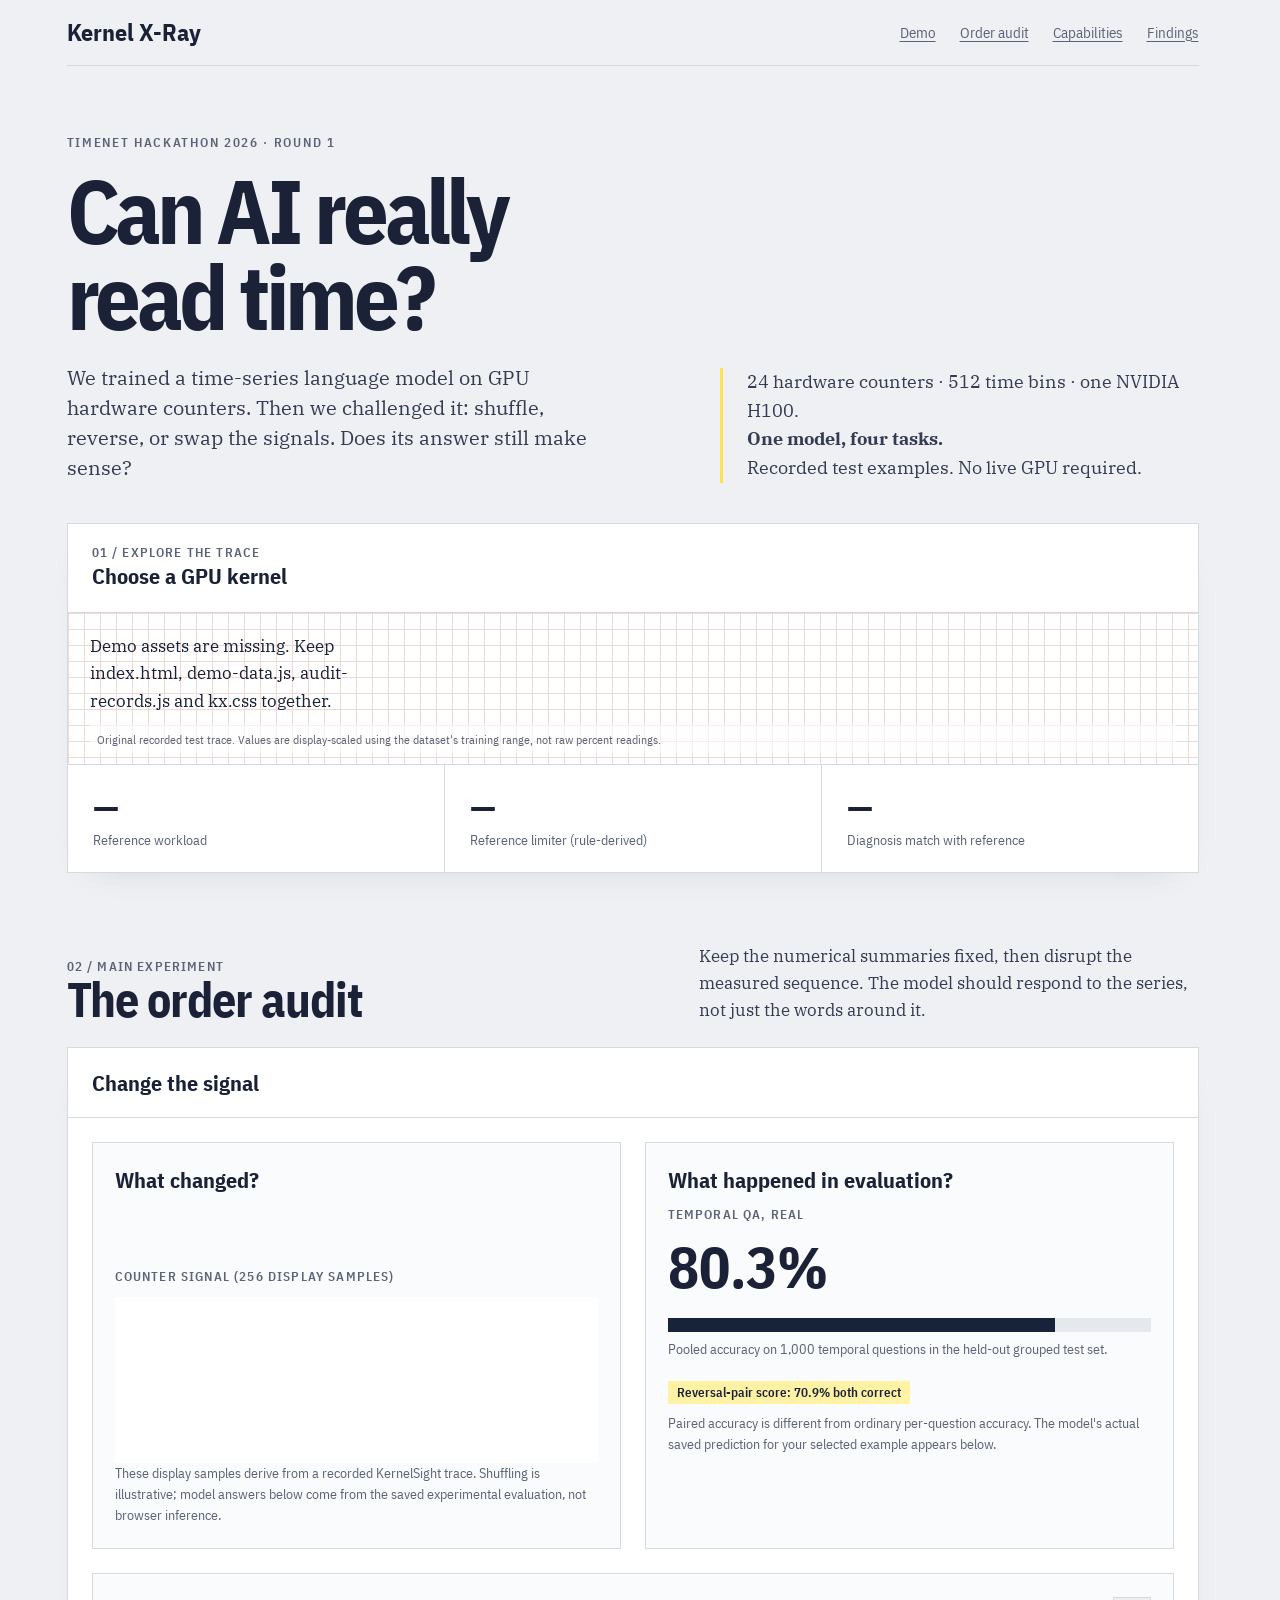
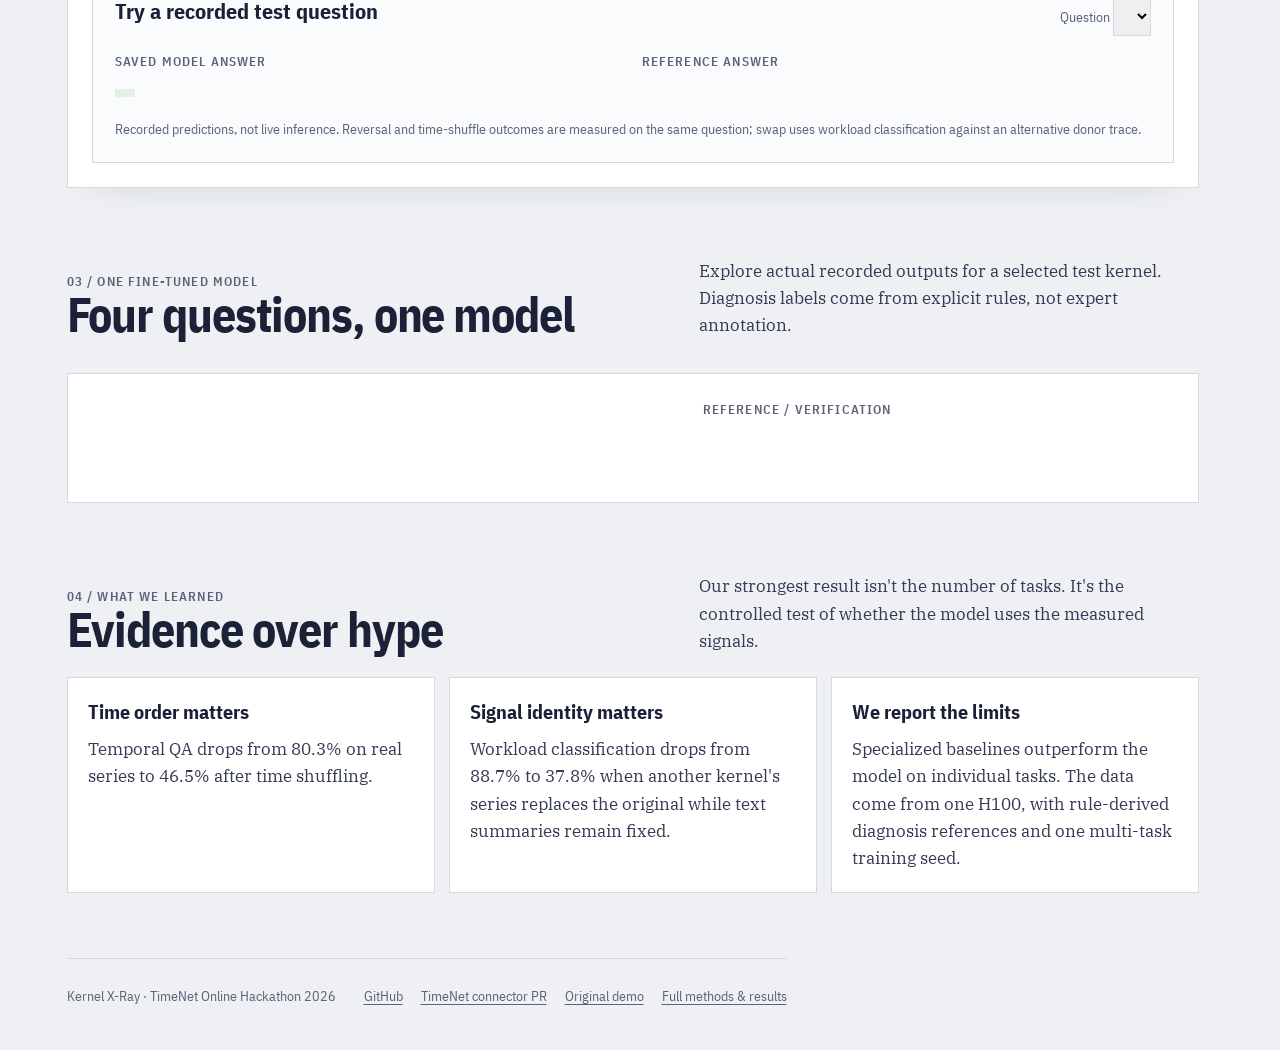
==== commit 54b3a316: "Correct order audit section nesting and metric captions" ====
--- a/site-v2/index.html
+++ b/site-v2/index.html
@@ -65,8 +65,8 @@
 <div class="sheetv"><div class="barhead"><strong>Change the signal</strong><div class="controlrow" id="conditions"></div></div>
 <div class="audit">
 <div class="subbox"><h3>What changed?</h3><p id="condition-desc" class="answer"></p><div class="kicker" id="audit-counter">Counter signal (256 display samples)</div><canvas id="auditplot" width="500" height="172" style="display:block;width:100%;max-height:175px;background:#fff;margin-top:12px"></canvas><p class="note">These display samples derive from a recorded KernelSight trace. Shuffling is illustrative; model answers below come from the saved experimental evaluation, not browser inference.</p></div>
-<div class="subbox"><h3>What happened in evaluation?</h3><div class="kicker" id="metric-title">Temporal QA, real</div><div class="metric" id="metric">80.3%</div><div class="compare"><div class="fill" id="metricbar" style="width:80.3%"></div></div><p class="note" id="metric-desc">Pooled accuracy on 1,000 temporal questions in the held-out grouped test set.</p><p style="margin-top:18px"><span class="pairflag">Reversal-pair score: 70.9% both correct</span></p><p class="note" style="margin-top:8px">A paired result is not directly comparable to single-question accuracy. All numbers are from committed evaluations, not this browser's predictions.</p></div>
-</div></div>
+<div class="subbox"><h3>What happened in evaluation?</h3><div class="kicker" id="metric-title">Temporal QA, real</div><div class="metric" id="metric">80.3%</div><div class="compare"><div class="fill" id="metricbar" style="width:80.3%"></div></div><p class="note" id="metric-desc">Pooled accuracy on 1,000 temporal questions in the held-out grouped test set.</p><p style="margin-top:18px"><span class="pairflag">Reversal-pair score: 70.9% both correct</span></p><p class="note" style="margin-top:8px">Paired accuracy is different from ordinary per-question accuracy. The model's actual saved prediction for your selected example appears below.</p></div>
+</div>
 <div class="audit" style="padding-top:0"><div class="subbox" style="grid-column:1/-1">
 <div style="display:flex;align-items:center;justify-content:space-between;gap:12px;flex-wrap:wrap"><h3>Try a recorded test question</h3><label class="helper">Question <select id="auditquestion" style="font:15px var(--sans);padding:8px;border:1px solid var(--line);max-width:100%"></select></label></div>
 <p id="auditprompt" class="question" style="font-size:17px;line-height:1.45;margin:10px 0 16px"></p>
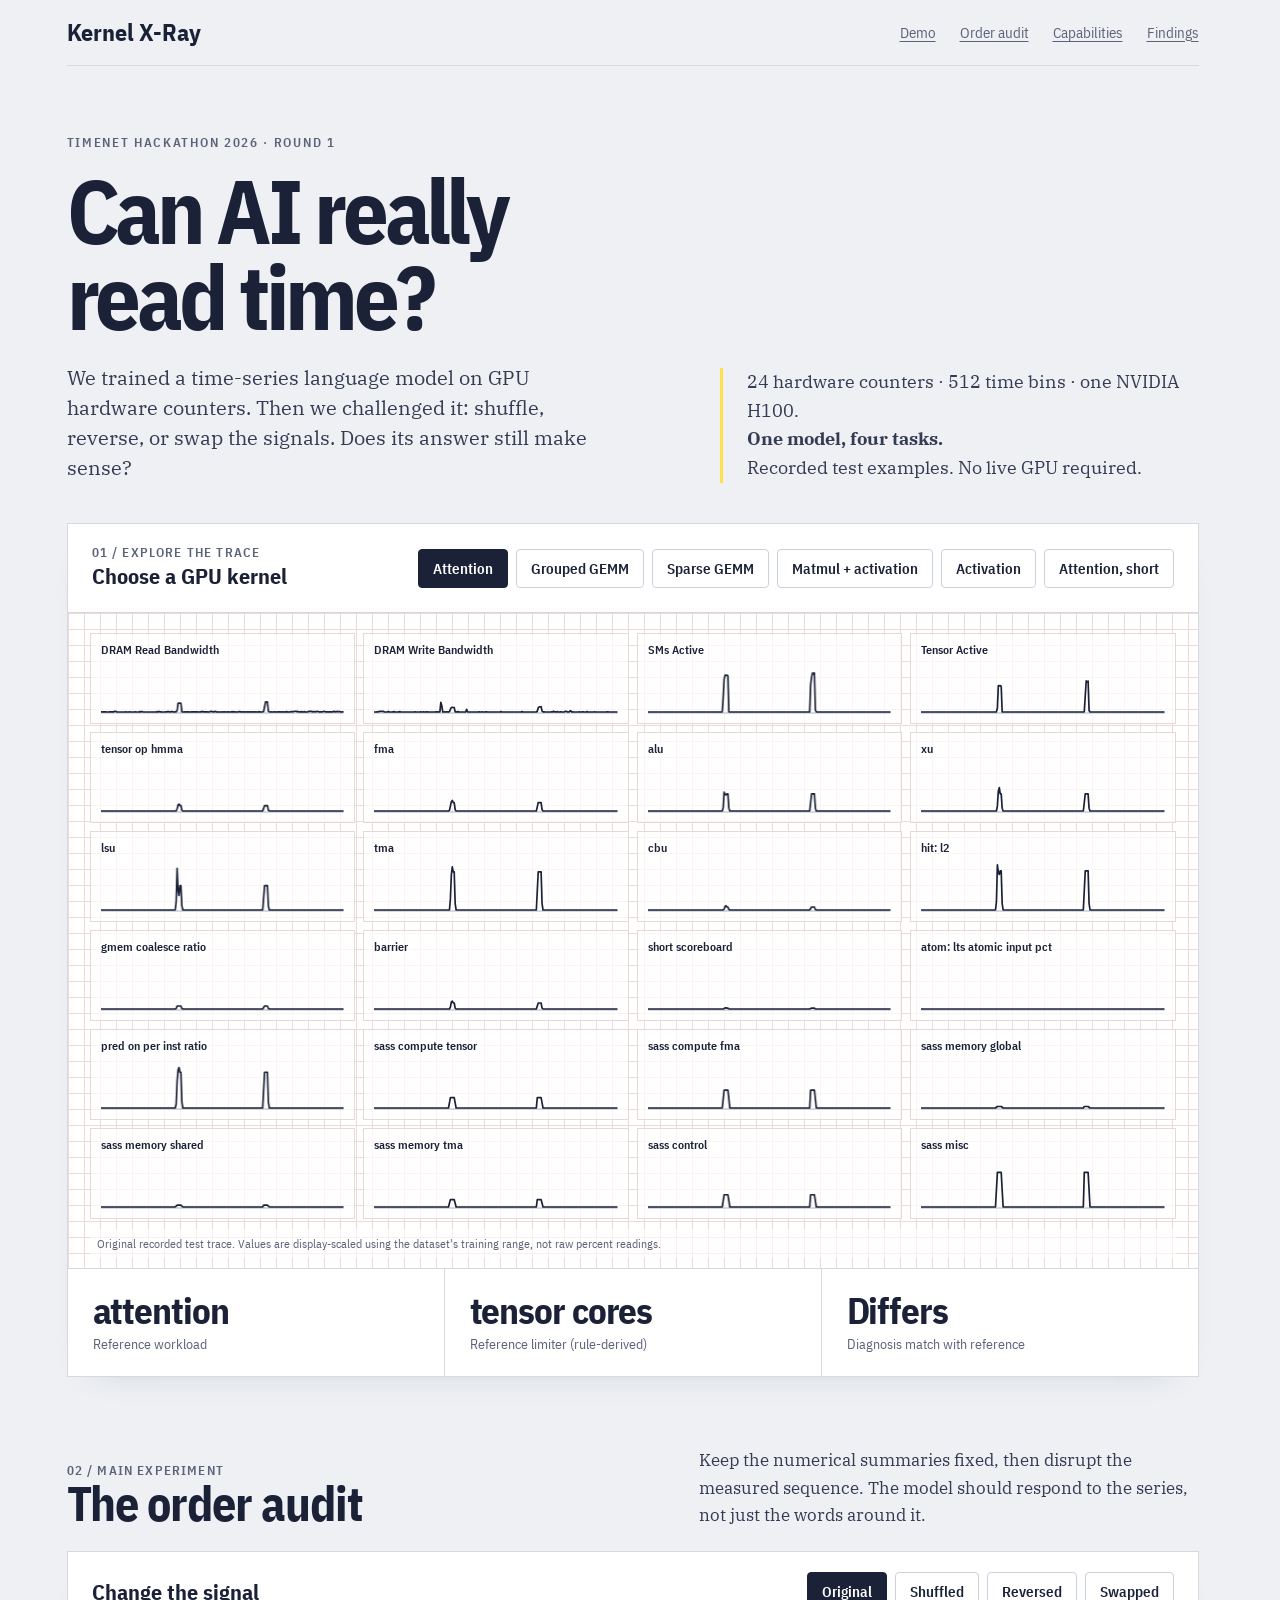
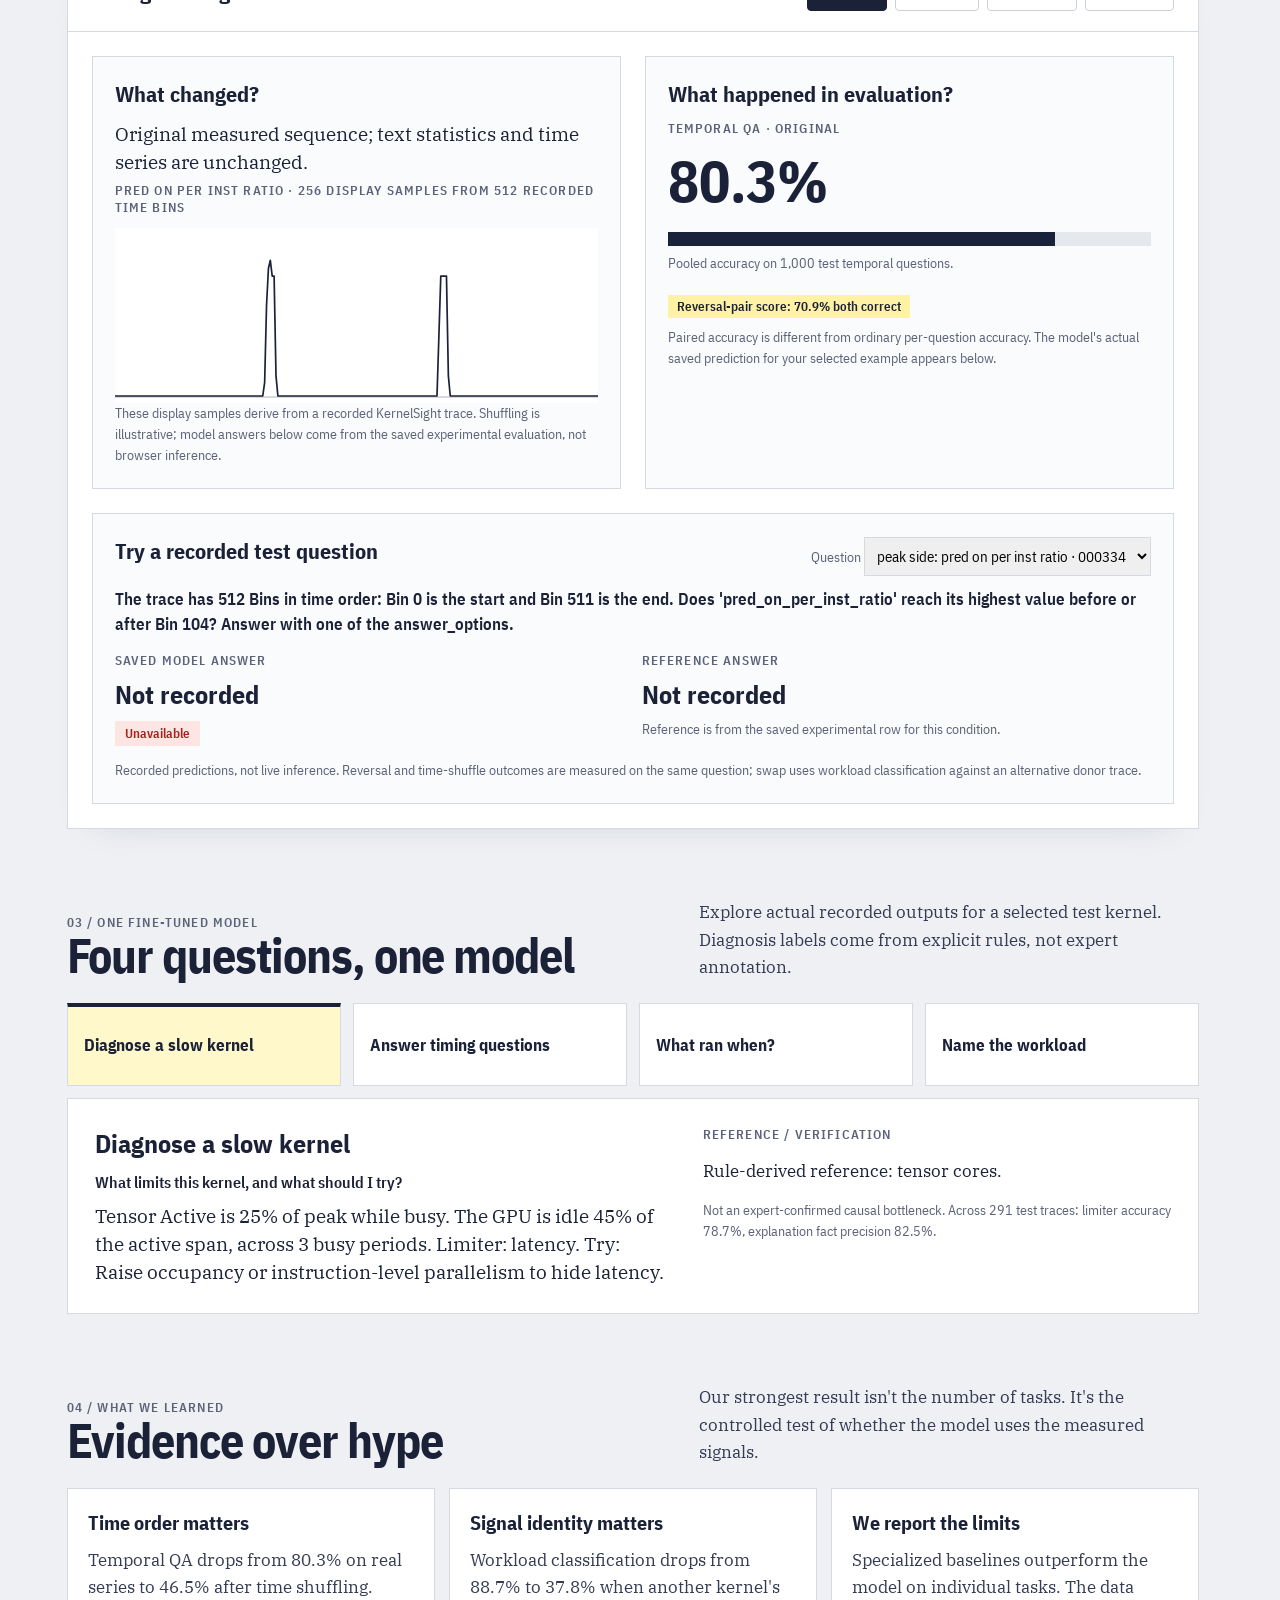
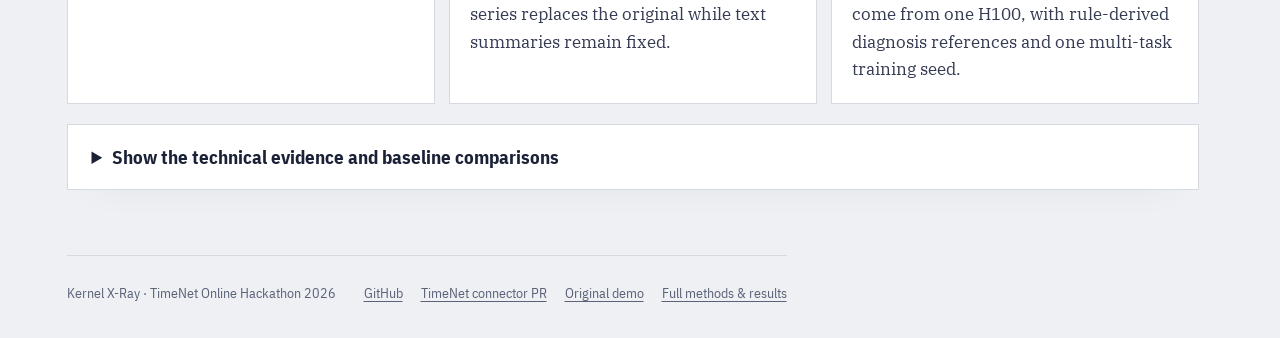
==== commit 61e69095: "Add compact expandable evidence with verified baseline comparisons" ====
--- a/site-v2/index.html
+++ b/site-v2/index.html
@@ -79,6 +79,16 @@
 <div class="taskbody"><div><h3 id="tasktitle"></h3><p class="question" id="taskquestion"></p><div class="answer" id="taskanswer"></div><div id="timeline" style="margin-top:14px" hidden></div></div><div><div class="kicker">Reference / verification</div><p style="margin-top:15px" id="taskreference"></p><p class="note" id="taskcaveat" style="margin-top:15px"></p></div></div></section>
 <section class="section" id="results"><div class="sectiontop"><div><div class="kicker">04 / What we learned</div><h2>Evidence over hype</h2></div><p>Our strongest result isn't the number of tasks. It's the controlled test of whether the model uses the measured signals.</p></div>
 <div class="takeaway"><article><strong>Time order matters</strong><p>Temporal QA drops from 80.3% on real series to 46.5% after time shuffling.</p></article><article><strong>Signal identity matters</strong><p>Workload classification drops from 88.7% to 37.8% when another kernel's series replaces the original while text summaries remain fixed.</p></article><article><strong>We report the limits</strong><p>Specialized baselines outperform the model on individual tasks. The data come from one H100, with rule-derived diagnosis references and one multi-task training seed.</p></article></div>
+<div class="sheetv" style="margin-top:20px;padding:20px 24px"><details>
+<summary style="cursor:pointer;font:650 19px var(--sans)">Show the technical evidence and baseline comparisons</summary>
+<p style="margin:15px 0;color:var(--body)">One OpenTSLM-Flamingo fine-tune on Gemma 3 4B; 6,158 questions per epoch across four tasks, two epochs, ~64 minutes of H100 training. Data: 1,444 H100 traces (24 channels × 512 bins); grouped split 862 train / 291 validation / 291 test snapshots, with no Problem crossing partitions.</p>
+<div style="overflow-x:auto"><table style="border-collapse:collapse;width:100%;font:15px var(--sans)"><thead><tr><th style="padding:9px;text-align:left;border-bottom:1px solid var(--line)">Task / metric</th><th style="padding:9px;text-align:left;border-bottom:1px solid var(--line)">Fine-tuned LLM</th><th style="padding:9px;text-align:left;border-bottom:1px solid var(--line)">Specialized baseline</th></tr></thead><tbody>
+<tr><td style="padding:9px;border-bottom:1px solid var(--line)">Diagnosis · right limiter</td><td>78.7%</td><td>93.8% · LR on summary statistics</td></tr>
+<tr><td style="padding:9px;border-bottom:1px solid var(--line)">Segmentation · timeline-bin accuracy</td><td>89.7%</td><td>94.3% · sliding-window LR</td></tr>
+<tr><td style="padding:9px;border-bottom:1px solid var(--line)">Temporal QA · pooled accuracy</td><td>80.3%</td><td>88.3% · order-aware trees</td></tr>
+<tr><td style="padding:9px">Classification · balanced accuracy</td><td>74.7%</td><td>81.1% · MiniRocket</td></tr></tbody></table></div>
+<p class="note" style="margin-top:14px">The released dataset's official split mixes variants of the same Problem across training and testing, producing optimistic scores; the project uses a Problem-grouped split instead. All demonstrations use committed predictions, not a live GPU model. Limitations: one GPU family, one main training seed, and rule-derived diagnosis labels. <a href="https://github.com/Nawaf-TBE/kernel-xray/blob/main/README.md">Full methodology and evidence</a>.</p>
+</details></div>
 </section>
 <footer><span>Kernel X-Ray · TimeNet Online Hackathon 2026</span><div class="links"><a href="https://github.com/Nawaf-TBE/kernel-xray">GitHub</a><a href="https://github.com/OpenTSLM/TimeNet/pull/835">TimeNet connector PR</a><a href="../site/index.html">Original demo</a><a href="../README.md">Full methods & results</a></div></footer>
 </div>
